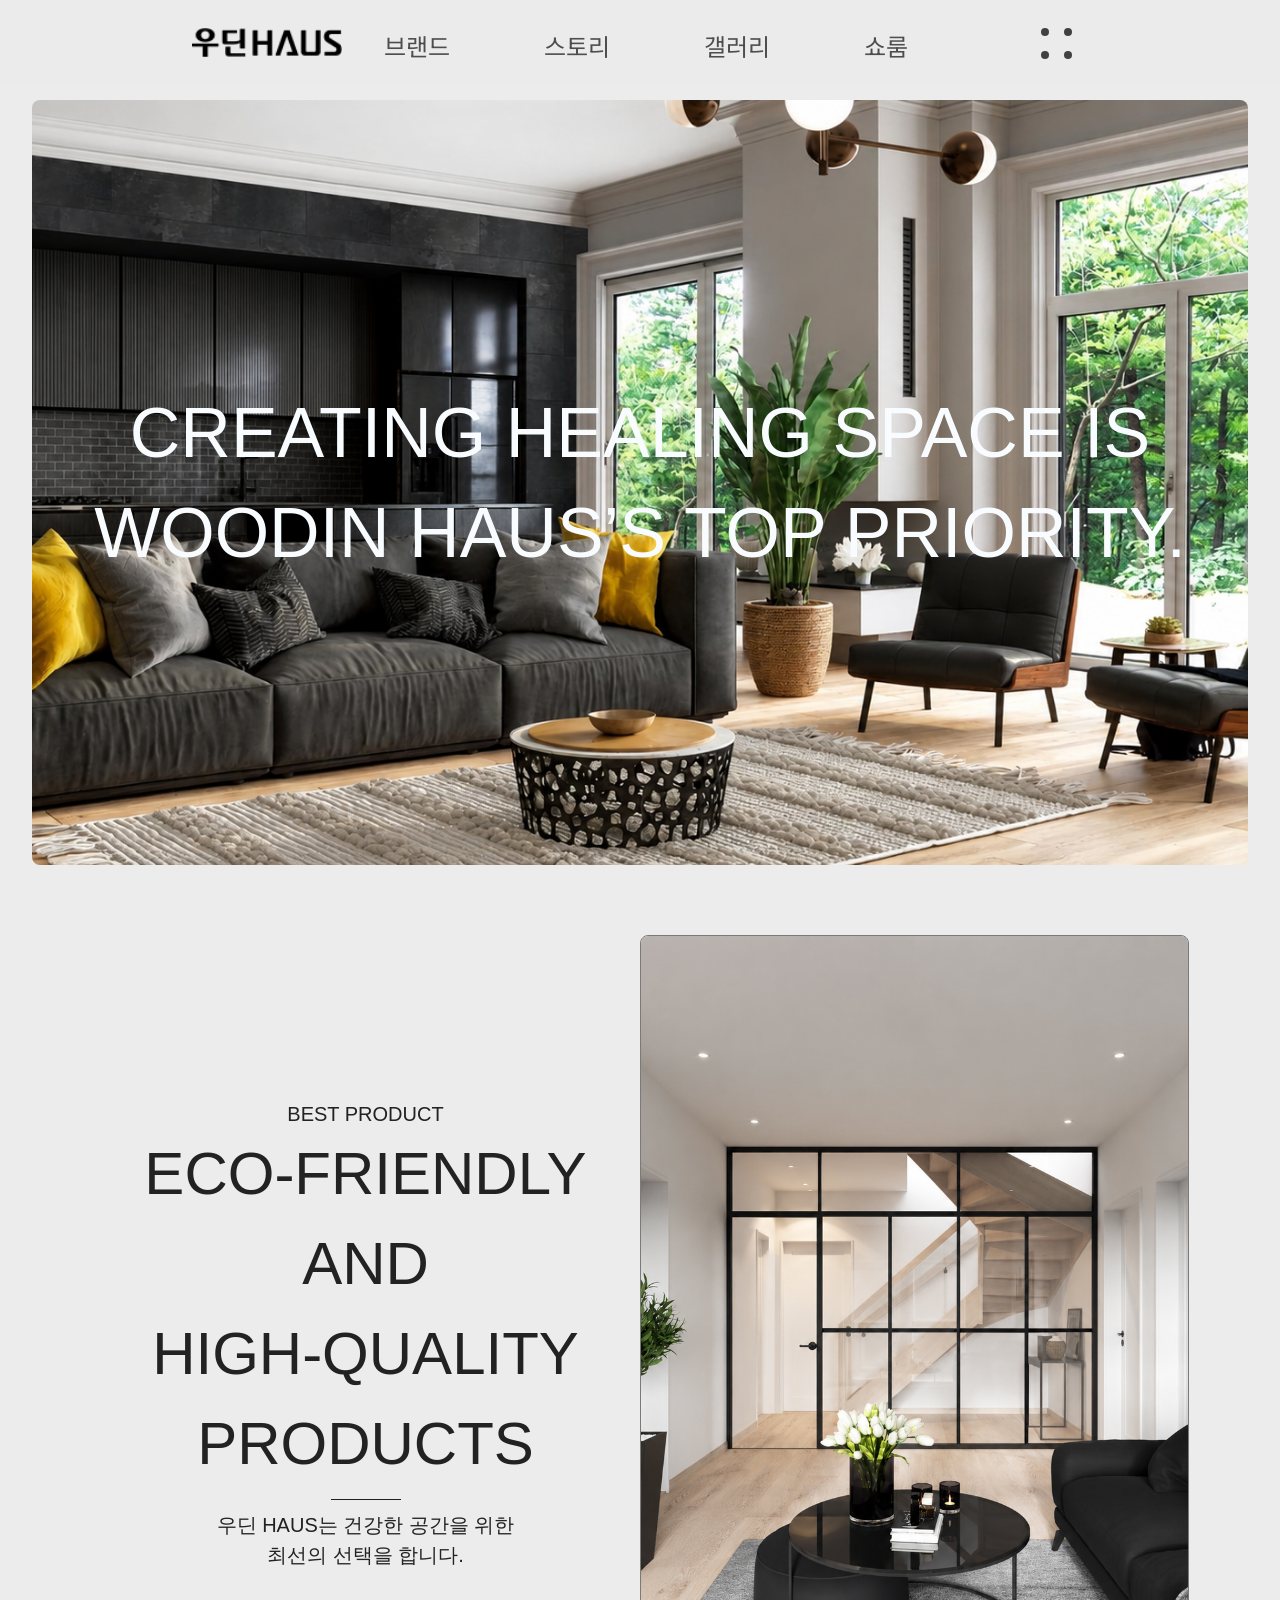
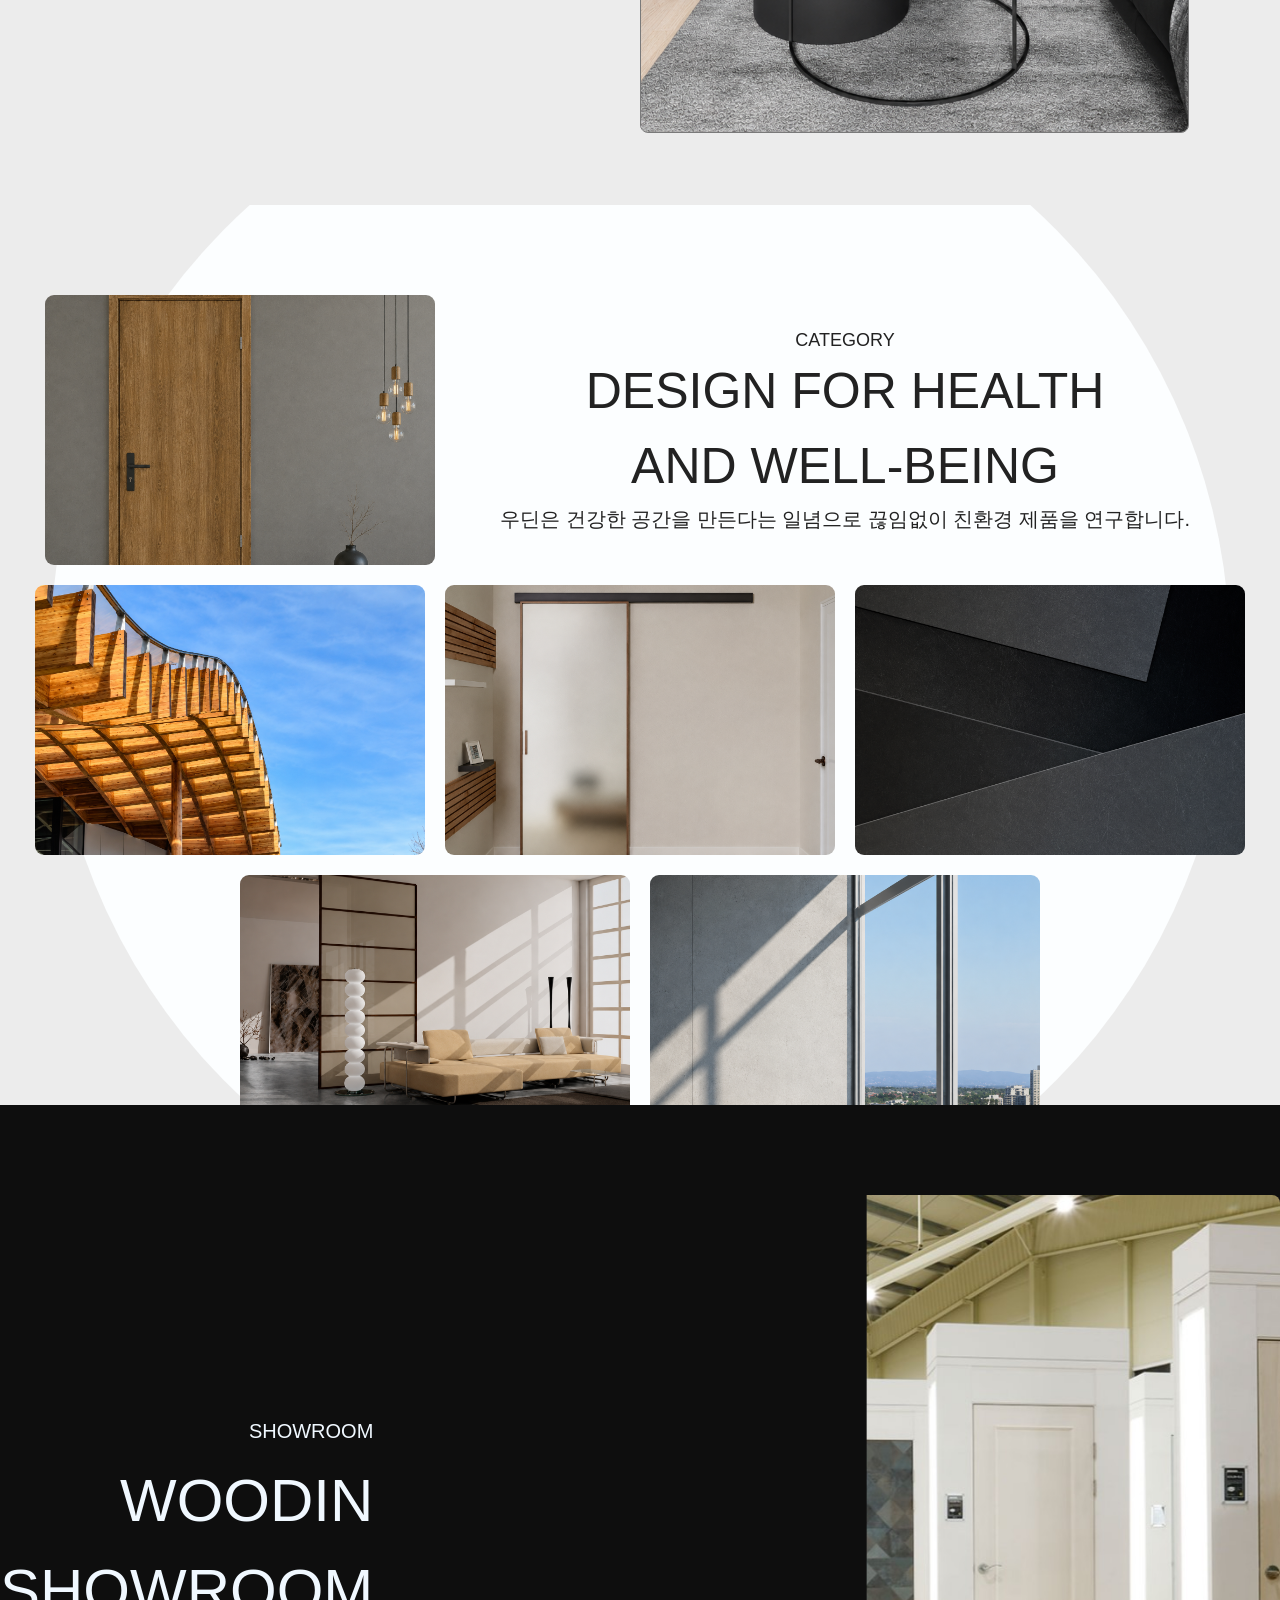
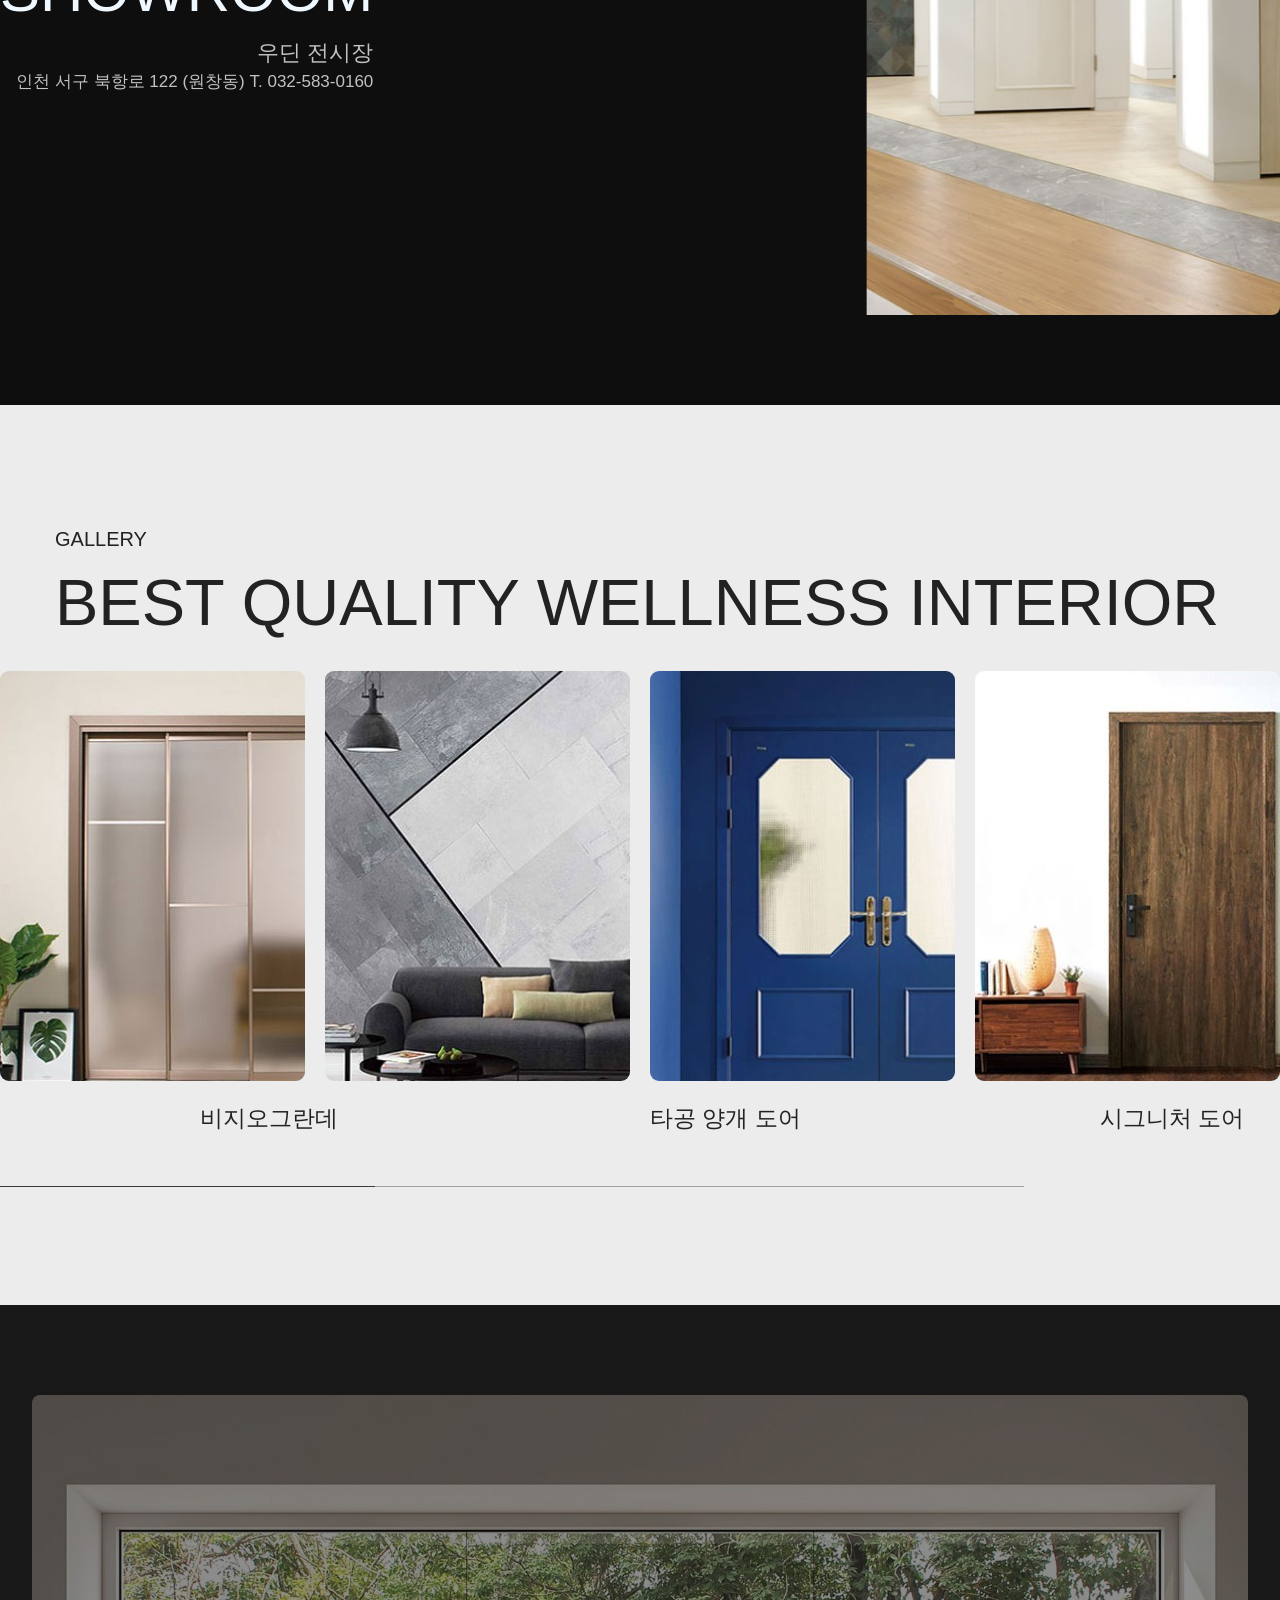
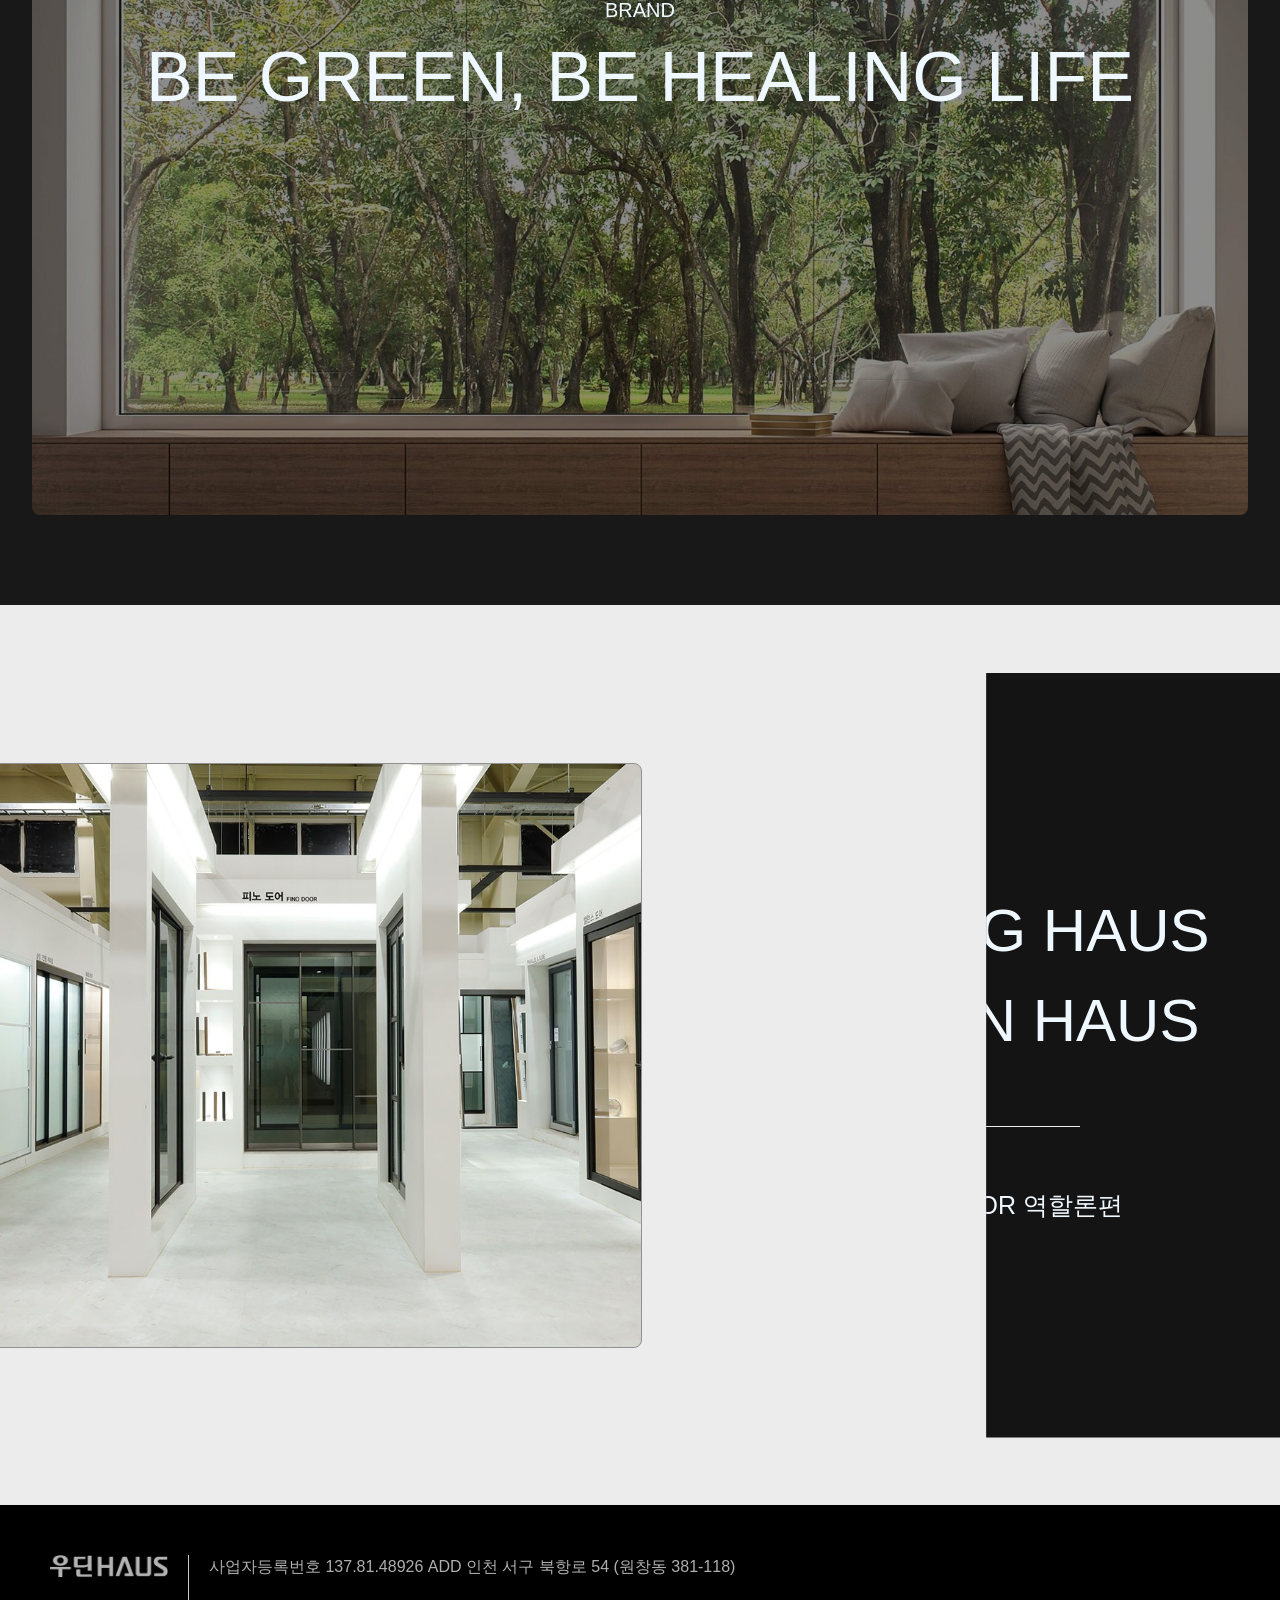
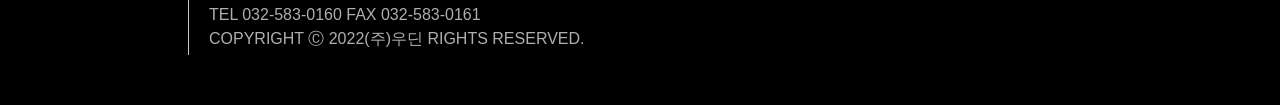
==== index.html @ 326e5883 "first commit" ====
<!DOCTYPE html>
<html lang="en">
<head>
    <meta charset="UTF-8">
    <meta name="viewport" content="width=device-width, initial-scale=1.0">
    <title>Document</title>
    <link rel="stylesheet" href="./css/reset.css">
    <link rel="stylesheet" href="./css/main.css">
    <link rel="preconnect" href="https://fonts.googleapis.com">
<link rel="preconnect" href="https://fonts.gstatic.com" crossorigin>
<link href="https://fonts.googleapis.com/css2?family=Black+Han+Sans&family=Cherry+Bomb+One&family=Gugi&family=Jua&family=Major+Mono+Display&family=Noto+Sans+KR:wght@100..900&family=Orbit&display=swap" rel="stylesheet">
</head>
<body>
    
    <header>
    <nav class="nav">
    <a href="./index.html"><div class="logo" href="./index.html"></div></a>
    <!-- 여기부터  -->
    <ul class="gnb">
        <!-- 브랜드의 구역 -->
        <li>
            <a href="./subBrand.html">브랜드</a>
                <ul class="snb">
                    <li><a href="./subBrand.html" onclick="showPage(1)">브랜드스토리</a></li>
                    <li><a href="./certified.html" onclick="showPage(2)">연혁 및 인증</a></li>
                    <li><a href="#" onclick="showPage(3)">CI$BI</a></li>
                    <li><a href="#" onclick="showPage(4)">오시는 길</a></li>
                </ul>
        </li>
        <!-- 스토리의 구역 -->
         <li>
            <a href="./story.html" onclick="showPage(5)">스토리</a>
                <ul class="snb">
                    <li><a href="./story.html" onclick="showPage(6)">미디어</a></li>
                    <li><a href="#" onclick="showPage(7)">홍보</a></li>
                    <li><a href="#" onclick="showPage(8)">협찬</a></li>
                    <li><a href="#" onclick="showPage(9)">이벤트</a></li>
                </ul>
        </li>
        <!-- 갤러리 구역 -->
         <li>
            <a href="./gallery.html" onclick="showPage(10)">갤러리</a>
                <ul class="snb">
                    <li><a href="./gallery.html" onclick="showPage(11)">컬렉션</a></li>
                    <li><a href="./interior.html=" onclick="showPage(12)">인테리어</a></li>
                    <li><a href="#" onclick="showPage(13)">익스테리어</a></li>
                </ul>
        </li>
        <!-- 쇼룸의 페이지 -->
         <li>
            <a href="./showroom.html" onclick="showPage(14)">쇼룸</a>
                <ul class="snb">
                    <li><a href="./showroom.html" onclick="showPage(15)">전시장</a></li>
                </ul>
        </li>
    </ul>
    <!-- 햄버거바의 자리 -->
    <div class="HAMBURGER">
        <div class="cicircle">
            <div class="one">
                <span></span>
                <span></span>
            </div>
       
        <div class="two">
                <span></span>
                <span></span>
            </div>
        </div>
    </div>

    </div>

    </nav>
    </header>
<!-- 햄버거바의 풀메뉴 -->
 
<div class="fullMenu">
        <div class="closeBtn">X</div>
    <ul class="fullGnb">
            <li>
                <a href="./subBrand.html" onclick="showPage(0)">브랜드</a>
                <ul class="fullSnb">
                    <li><a href="./subBrand.html" onclick="showPage(1)">브랜드스토리</a></li>
                    <li><a href="./certified.html" onclick="showPage(2)">연혁 및 인증</a></li>
                    <li><a href="#" onclick="showPage(3)">CI$BI</a></li>
                    <li><a href="#" onclick="showPage(4)">오시는 길</a></li>
                </ul>
            </li>

            <li>
                <a href="./story.html" onclick="showPage(5)">스토리</a>
                <ul class="fullSnb">
                    <li><a href="./story.html" onclick="showPage(6)">미디어</a></li>
                    <li><a href="#" onclick="showPage(7)">홍보</a></li>
                    <li><a href="#" onclick="showPage(8)">협찬</a></li>
                    <li><a href="#" onclick="showPage(9)">이벤트</a></li>
                </ul>
            </li>

            <li>
                <a href="./gallery.html" onclick="showPage(10)">갤러리</a>
                <ul class="fullSnb">
                    <li><a href="./gallery.html" onclick="showPage(11)">컬렉션</a></li>
                    <li><a href="#" onclick="showPage(12)">인테리어</a></li>
                    <li><a href="#" onclick="showPage(13)">익스테리어</a></li>
                </ul>
            </li>

            <li>
                <a href="./showroom.html" onclick="showPage(14)">쇼룸</a>
                <ul class="fullSnb">
                    <li><a href="./showroom.html" onclick="showPage(15)">전시장</a></li>
                </ul>
            </li>
            

    <div class="wrap">
        <section id="brand1"></section>
        <section id="brand2"></section>
        <section id="brand3"></section>
        <section id="brand4"></section>
        <section id="brand5"></section>
        <section id="story1"></section>
        <section id="story2"></section>
        <section id="story3"></section>
        <section id="story4"></section>
        <section id="story5"></section>
        <section id="gallery1"></section>
        <section id="gallery2"></section>
        <section id="gallery3"></section>
        <section id="gallery4"></section>
        <section id="show1"></section>
        <section id="show2"></section>
        <section id="show3"></section>
    </div>
</div>
</div>
    
         
        

<!-- 화면1의 구역 -->
    <div class="wide1">

        <div class="mainImageBox">
            <div class="textM">
                <div class="textMain">CREATING HEALING SPACE IS
                <br>WOODIN HAUS’S TOP PRIORITY.</div>
            </div>
        </div>
    </div>
<!-- 화면2의 구역 -->
    <div class="wide2">
        <div class="textBox">
            <span class="best">BEST PRODUCT</span>
            <div class="eco">ECO-FRIENDLY AND<br>
            HIGH-QUALITY<br>
            PRODUCTS</div>
            <div class="bar"></div>
             <span class="smallText">우딘 HAUS는 건강한 공간을 위한<br>
최선의 선택을 합니다.</span>
        </div>
       
        <div class="twoImageBox">
            <div class="moodin"></div>
        </div>
    </div>
    <!-- 화면3의 구역 -->
     <div class="wide3">
            <div class="boxs">
            <div class="miniBox">
                <div class="miniImage mini1"></div>
            </div>

            <div class="mini2"><div class="mean">CATEGORY</div>
                                                DESIGN FOR HEALTH<br>
                                                AND WELL-BEING
                <div class="textBook">우딘은 건강한 공간을 만든다는 일념으로 끊임없이 친환경 제품을 연구합니다.</div></div>
            
            <div class="miniBox">
            <div class="miniImage mini3"></div>
            </div>
            
            <div class="miniBox">
            <div class="miniImage mini4"></div>
            </div>

            <div class="miniBox">
            <div class="miniImage mini5"></div>
            </div>

            <div class="miniBox">
            <div class="miniImage mini6"></div>
            </div>

            <div class="miniBox">
            <div class="miniImage mini7"></div>
            </div>

            <div class="circleBox">
                <div class="circle"></div>
            </div>
            
        </div>
        
     </div>
     <!-- 화면4의 구역(검은색) -->
    <div class="wide4">
         <div class="textBox2">
            <div class="innerText1">SHOWROOM</div>
            <div class="innerText2">WOODIN<br>
            SHOWROOM</div>
            <div class="innerText3">우딘 전시장</div>
            <div class="innerText4">인천 서구 북항로 122 (원창동) T. 032-583-0160</div>
         </div>

         <!-- 이미지 부분 -->
          <div class="imageBox2"></div>
      </div>

      <!-- 화면 5의 구역(다시 회색) -->
       <div class="wide5">
            <div class="txtBox">
            <div class="textBBox">GALLERY</div>
            <div class="textBoxBest">BEST QUALITY WELLNESS INTERIOR</div>
            </div>
        <!-- 이미지 -->
        <div class="been">

            <div class="bestN">
            <div class="bestNImage1"></div>
            </div>

            <div class="bestN">
            <div class="bestNImage2"></div>
            </div>

            <div class="bestN">
            <div class="bestNImage3"></div>
            </div>

            <div class="bestN">
            <div class="bestNImage4"></div>
            </div>
        </div>
        <div class="se">
            <a>제네로 시리즈</a>
            <a>비지오그란데</a>
            <a>타공 양개 도어</a>
            <a>시그니처 도어</a>
        </div>
        <div class="barAl">
            <div class="bars">
            <div class="barNo2"></div>
            <div class="barNo1"></div>
         </div>
        </div>
        <!-- 여기는 바 두 개의 영역 -->
         
         
    </div>

       <!-- 화면6의 구역(다시 검은색) -->
        <div class="wide6">
            <div class="bigImage">
                <!-- 텍스트 부분 -->
                <div class="hdText">
                    <div class="miniText">BRAND</div>
                    <div class="bigText">BE GREEN, BE HEALING LIFE</div>
                </div>
            </div>
        </div>
        <!-- 화면7의 시작 -->
         <div class="wide7">
            <div class="movieBox"></div>
            <div class="blackBox">
                <div class="txtLast">
                    <div class="lastText">HEALING HAUS<br>WOODIN HAUS
                        <div class="lastBar"></div>
                        <div class="lastText2">Rethink DOOR 역할론편</div>
                    </div>
                    <!-- <div class="lastBar"></div> -->
                    
                </div>
            </div>
         </div>

         <!-- footer부분 -->
          <footer>
            <div class="ma"></div>
            <!-- 라스트박스 안 -->
            <div class="LastBox">
            <div class="lastOne"></div>
            <div class="lastOne2">사업자등록번호 137.81.48926 ADD 인천 서구 북항로 54 (원창동 381-118)<br><br>
TEL 032-583-0160 FAX 032-583-0161<br>
COPYRIGHT Ⓒ 2022(주)우딘 RIGHTS RESERVED.</div>
            </div>
          </footer>

    <!-- 스크립트 시작 -->
    <script src="./js/main.js"></script>
</body>
</html>
---- css/main.css ----
html{
  scroll-behavior: smooth;
}
body{
   background-color: rgb(236, 236, 236);
   z-index: -100;
   
}
body::-webkit-scrollbar{
    display: none;
}
 header{
    width: 100%;
    height: 100px;
    color: rgb(78, 78, 78);
 }
 nav{
    width: 100%;
    height: 85px;
    overflow: hidden;
    position: fixed;
    top: 0; left: 0;
    display: flex;
    justify-content: center;
    /* align-items:center; */
    background-color: rgba(236, 236, 236,0.8);
    transition: all 0.3s;
    z-index: 10;
 }
  nav.on{
    height: 420px;
 }
 .logo{
  margin-right: 100px;
    width: 150px;
    height: 85px;
    background-image: url(/img/imgi_16_logo.png);
    background-position: center;
   background-repeat: no-repeat;
   background-size: contain;
    display: flex; 
    justify-content: center;
    align-items: center;
    margin-left: 0;
    /* border: 1px solid red; */
 }
  .gnb{
    margin: 0;
    padding: 0;
    width: 50%;
    height: 95px;
    /* background-color: rgb(238, 108, 108); */
    display: flex;
    justify-content: center;
 }
 .nav>a{
  /* margin-right: 100px; */
    width: 15%;
    height: 85px;
     /* border: 1px solid red; */
 }
 .gnb > li{
    width: calc(100%/4);
    height: 100%;
 }
  .gnb > li > a{
    width: 50%;
    height: 100%;
    display: flex;
    justify-content: start;
    align-items: center;
    font-size: 24px;
    font-weight: 400;
    /* background-color: red; */
 }
 .gnb > li > a:hover{
    font-weight: 500;
 }
 .snb{
       margin-top: 20px;
        width: 100%;
        height: 300px;
        display: flex;
        flex-direction: column;
        justify-content: start;
        align-items: start;
        gap: 30px;
        /* background-color: rgb(214, 214, 214); */
        }
.snb > li{
      font-size: 18px;
        }

.snb > li:hover{
        color: rgb(67, 107, 77);
     }
section{
    width: 100%;
    height: calc(100vh - 95px);
    display: none;
    justify-content: center;
    align-items: center;
    font-size: 90px;
    font-weight: bold;
        }
section.on{
    display: flex;
      }
 .HAMBURGER{
    width: 5%;
    height: 85px;
    display: flex;
    justify-content: center;
    align-items: center;
    cursor: pointer;
    /* background-color: rgba(83, 186, 255, 0.822); */
 }
 .cicircle{
  width: 30px;
  height: 30px;
  gap: 7px;
  display: flex;
  /* justify-content: center;
  align-items: center; */
  flex-wrap: wrap;
  /* background-color: rgb(255, 0, 0); */
 }
 .one{
  gap: 15px;
  position: absolute;
  display: flex;
 }
 .two{
  margin-top: 23px;
  gap: 15px;
  position: absolute;
  display: flex;
 }
 .HAMBURGER span{
    width: 8px;
    height:8px;
    border-radius: 50%;
    background-color: rgb(65, 65, 65);
    transition: all 0.3s;
 }
 /* 여기부터 풀메뉴 */
 .fullMenu{
    width: 100%;
    height: 0;
    background-color: rgba(15, 15, 15, 0.8);
    color: rgb(235, 235, 235);
    position: fixed;
    left: 0;
    top: -100%;
    z-index: 100;
    display: flex;
    justify-content: center;
    align-items: center;
    flex-direction: column;
    transition: all 0.3s;
     border: 1px solid red;
     
 }
.fullMenu.on{
  position: fixed;
    top: 0;
    height: 100vh;
    display: flex;
   
}
.fullGnb{
    width: 65%;
    height: 70%;
    /* margin-top: 100px; */
    /* background-color: aqua; */
    display: flex;
    justify-content: center;
    align-items: center;
    gap: 50px;
    border: 1px solid red;
}
.fullGnb>li{
    width: calc(100%/4);
    height: 100%;
    font-size: 2px;
     /* border: 1px solid red; */
    
}
.fullGnb>li>a{
    width: 100%;
    height: 20%;
    font-size: 40px;
    font-weight: 300;
    cursor: pointer;
    display:flex ;
    justify-content: center;
    align-items: center;
     /* background-color: rgb(255, 38, 0); */
}
.fullSnb{
    width: 100%;
    height: 80%;
    font-size:25px ;
    font-weight: 200;
    cursor: pointer;
     display:flex ;
    justify-content: start;
    align-items: center;
    flex-direction: column;
    color: rgb(235, 235, 235);
    gap: 10px;
}
.fullSnb>li>a:hover{
  color: rgb(80, 146, 96);
}
.closeBtn{
    position: absolute;
    right: 170px;
    top: 45px;
    width: 30px;
    height: 30px;
    font-size: 45px;
    /* border: 1px solid red; */
    cursor: pointer;
}
/* ---------------------------------------------------------------------- */
/* 화면이 시작 */
 .wide1{
   width: 100%;
   height: 100vh;
   /* background-color: aqua; */
   display: flex;
   justify-content: center;
   align-items: start;
 }

 .mainImageBox{
   background-image: url(/img/woodinmainpage.png);
   background-position: center;
   background-repeat: no-repeat;
   background-size: cover;
   border-radius: 8px;
   object-fit: cover;
   /* margin-top: -95px; */
   width: 95%;
   height: 85%;
   display: flex;
   justify-content: center;
   align-items: center;
   transition: all 0.9s;
 }
 .textM{
   display: flex;
   justify-content: center;
   align-items: center;
   /* background-color: aqua; */
 }
 .textM div{
   text-align: center;
   font-size: 70px;
   line-height: 100px;
   font-weight: 100;
    font-family: "Nanum Gothic", sans-serif;
   color: rgb(248, 252, 255);
  
 }
  .wide2{
   width: 100%;
   height: 100vh;
   /* background-color: aqua; */
   display: flex;
   justify-content: center;
   align-items: start;
   padding: 30px;
   margin-top: -95px;
 }
 .twoImageBox{
   border-radius: 8px;
   border: 1px solid rgb(122, 122, 122);
   width: 45%;
   height: 95%;
   overflow: hidden;
 }
 .moodin{
  width: 100%;
  height: 100%;
  object-fit: cover;
   background-image: url(/img/woodinMaintwo.png);
   background-position: center;
   background-repeat: no-repeat;
   background-size: cover;
   transition: all 0.3s;
 }
 .moodin:hover{
  transform: scale(1.2);
 }
 .textBox{
   width: 45%;
   height: 95%;
   
   /* border: 1px solid red; */
   display: flex;
   justify-content: center;
   align-items: center;
   flex-direction: column;
 }
 .best{
   font-size: 20px;
 }
 .eco{
   text-align: center;
   font-size: 60px;
   font-weight: 100;
   font-family: "Nanum Gothic", sans-serif;
 }
 .bar{
   margin-top: 10px;
   width: 70px;
   height: 1px;
   background-color: rgb(32, 32, 32);
 }
 .smallText{
   margin-top: 10px;
   text-align: center;
   font-size: 20px;
   font-weight: 100;
   font-family: "Nanum Gothic", sans-serif;
 }

 .wide3{
   width: 100%;
   height: 100vh;
   /* background-color: aqua; */
   display: flex;
   justify-content: center;
   align-items: center;
   overflow: hidden;
   position: relative;
 }
 .circleBox{
   width: 100%;
   height: 100vh;
    display: flex;
   justify-content: center;
   align-items: center;
   position: absolute;
   /* background-color: rgb(0, 0, 0); */
   pointer-events: none;
 }
 .circle{
   margin: 50px;
   width: 1200px;
   height: 1200px;
   border-radius: 50%;
   background-color: rgb(252, 254, 255);
   display: flex;
   justify-content: center;
   align-items: center;
   
   z-index: -1;
 }
 .boxs{
   width: 100%;
   height: 80%;
  display: flex;
  justify-content: center;
  align-items: center;
  flex-wrap: wrap;
   gap: 20px;
 }
 .miniBox{
  width: 390px;
  height: 270px;
  border-radius: 9px;
  overflow: hidden;
 }
 .miniImage{
  width: 100%;
  height: 100%;
  background-position: center;
  background-repeat: no-repeat;
  background-size: cover;
  transition: all 0.5s;
 }
 .mini1{
  background-image: url(/img/1.png);
 }
  .mini2{
  width: 780px;
  height: 270px;
  font-size: 50px;
   font-weight: 100;
   text-align: center;
   font-family: "Nanum Gothic", sans-serif;
   display: flex;
  align-items: center;
  justify-content: center;
  flex-direction: column;
 }
 .mean{
  font-size: 18px;
  font-weight: 500;
 }
 .textBook{
  font-size: 20px;
  
 }
 .mini3{
  background-image: url(/img/6.png);
 }
  .mini4{
  background-image: url(/img/2.png);
 }
  .mini5{
  background-image: url(/img/3.png);
 }
  .mini6{
  background-image: url(/img/4.png);
 }
  .mini7{
  background-image: url(/img/5.png);
 }
  .mini8{
  background-image: url(/img/6.png);
 }
.miniBox:hover .miniImage{
  /* border: 1px solid red; */
  transform: scale(1.1);
}
.wide4{
   width: 100%;
   height: 100vh;
   background-color: rgb(14, 14, 14);
   display: flex;
   justify-content: center;
   align-items: center;
   overflow: hidden;
   
   
 }
 .textBox2{
  width: 30%;
  height: 80%;
  color: aliceblue;
  /* background-color: aqua; */
  display: flex;
  /* align-items: center; */
  margin-right: 80px;
  justify-content: center;
  flex-direction: column;
  text-align: right;
  
 }
.innerText1{
  font-size: 20px;
  font-weight: 300;
  font-family: "Nanum Gothic", sans-serif;
  margin-bottom: 10px;
 }
.innerText2{
  font-size: 60px;
  font-weight: 100;
  font-family: "Nanum Gothic", sans-serif;
 }
.innerText3{
  color: rgb(194, 194, 194);
  font-size: 22px;
  font-weight: 100;
  font-family: "Nanum Gothic", sans-serif;
 }
 .innerText4{
  color: rgb(194, 194, 194);
  font-size: 17px;
  font-weight: 100;
  font-family: "Nanum Gothic", sans-serif;
 }
.imageBox2{
  background-image: url(/img/due.jpg);
  width: 70%;
  height: 80%;
  border-radius: 8px;
   background-position: center;
  background-repeat: no-repeat;
  background-size: cover;
}
.wide5{
   width: 100%;
   height: 100vh;
   /* background-color: rgb(14, 14, 14); */
   display: flex;
   justify-content: center;
   align-items: center;
   overflow: hidden;
   flex-direction: column;
   /* border: 1px solid red; */
 }
 .txtBox{
  width:100%;
   display: flex;
   justify-content: start;
   align-items: start;
   flex-direction: column;
   /* border: 1px solid rgb(0, 162, 255); */
   margin-left: 110px;
 }
 .textBBox{
  font-size: 20px;
  font-weight: 100;
 }
 .textBoxBest{
  font-size: 65px;
  font-weight: 100;
  font-family: "Nanum Gothic", sans-serif;
  text-align: left;
  /* border: 1px solid red; */
 }
.been{
  width: 100%;
   height: 50%;
  display: flex;
  justify-content: center;
  align-items: center;
   gap: 20px;
   /* border: 1px solid red; */
}
.bestNImage1:hover,
.bestNImage2:hover,
.bestNImage3:hover,
.bestNImage4:hover{
 transform: scale(1.05);
}
.bestN{
  width: 430px;
  height: 410px;
  border-radius: 9px;
  transition: all 0.3s;
  overflow: hidden;
  /* z-index: 12; */
}
.bestNImage1{
  width: 100%;
  height: 100%;
  transition: all 0.3s;
  background-image: url(/img/best_1.jpg);
}
.bestNImage2{
  width: 100%;
  height: 100%;
  transition: all 0.3s;
  background-image: url(/img/best_2.jpg);
}
.bestNImage3{
  width: 100%;
  height: 100%;
  transition: all 0.3s;
  background-image: url(/img/best_3.jpg);
}
.bestNImage4{
  width: 100%;
  height: 100%;
  transition: all 0.3s;
  background-image: url(/img/best_4.jpg);
}

.se{
  display: flex;
  gap: 20px;
}
.se>a{
  width: 430px;
  font-size: 23px;
  font-weight: 300;
  font-family: "Nanum Gothic", sans-serif;
}
.barAl{
  width: 100%;
  display: flex;
  justify-content: start;
  align-items: start;
}
.bars{
  margin-top: 50px;
  width: 80%;
  height: 1px;
  background-color: transparent;
  display: flex;
  justify-content: center;
  align-items: start;
}
.barNo2{
  width: 55%;
  height: 1px;
  background-color: rgb(59, 59, 59);
}
.barNo1{
  width: 95%;
  height: 1px;
  background-color: rgb(161, 161, 161);
}
.wide6{
   width: 100%;
   height: 100vh;
   background-color: rgb(24, 24, 24);
   display: flex;
   justify-content: center;
   align-items: center;
   flex-direction: column;
}
.bigImage{
  background-image: url(/img/bigImage.jpg) ;
  background-position: center;
  background-repeat: no-repeat;
  background-size: cover;
  border-radius: 8px;
  width: 95%;
  height: 80%;
}
.hdText{
  width: 100%;
  height: 100vh;
  margin-top: 200px;
  display: flex;
  justify-content: start;
  align-items: center;
  flex-direction: column;
}
.miniText{
  color: aliceblue;
  font-size: 20px;
  font-weight: 300;
  font-family: "Nanum Gothic", sans-serif;
}
.bigText{
  color: aliceblue;
  font-size: 70px;
  font-weight: 100;
  font-family: "Nanum Gothic", sans-serif;
}
.wide7{
   width: 100%;
   height: 100vh;
   /* background-color: rgb(24, 24, 24); */
   display: flex;
   justify-content: center;
   align-items: center;
   /* position: relative; */
}
.movieBox{
  z-index: 2;
  width: 100%;
  height: 65%;
  background-image: url(/img/frameImage.jpg);
   background-position: center;
  background-repeat: no-repeat;
  background-size: cover;
  /* background-color: aqua; */
  border-radius: 8px;
  border: 1px solid rgb(145, 145, 145);
  position: relative;
  left: 50px;
}
.blackBox{
  width: 85%;
  height: 85%;
  background-color: rgb(20, 20, 20);
  border-radius: 8px 0px 0px 8px;
  display: flex;
  justify-content: center;
  align-items: center;
 /* border:  1px solid red; */
}
.txtLast{
  width: 80%;
  height: 85%;
  /* margin-right: 50px; */
  display: flex;
  justify-content: center;
  align-items: end;
  flex-direction: column;
  /* border:  1px solid red; */
}
.lastText{
  width: 100%;
  height: 85%;
  color: aliceblue;
  font-size: 60px;
  font-weight: 100;
  font-family: "Nanum Gothic", sans-serif;
  display: flex;
  justify-content: center;
  align-items: center;
  flex-direction: column;
  /* border:  1px solid rgb(0, 140, 255); */
}
.lastBar{
  margin-top: 60px;
  width: 40%;
  height: 1px;
  background-color: rgb(236, 236, 236);
  display: flex;
  justify-content: start;
   align-items: start;
  /* border: 1px solid red; */
}
.lastText2{
  margin-top: 60px;
  width: 100%;
  color: aliceblue;
  font-size: 25px;
  font-weight: 100;
  font-family: "Nanum Gothic", sans-serif;
  /* border:  1px solid rgb(43, 255, 0); */
  display: flex;
  justify-content: center;
   align-items: start;
}

#brand1{
            height: 100vh;
            background-color: black;
            position: relative;
        }

footer{
  width: 100%;
  height: 200px;
  background-color: black;
  padding: 50px;
  display: flex;
    justify-content: start;
  align-items: start;
}
.LastBox{
  gap: 20px;
  width: 50%;
  height: 80%;
  display: flex;
  justify-content: start;
  /* background-color: aqua; */
}
.ma{
  display: flex;
  justify-content: start;
  align-items: start;
  width: 10%;
  height: 80%;
  /* border: 1px solid red; */
  background-image: url(/img/imgi_16_logo_p.png);
  background-position: top;
  background-repeat: no-repeat;
  background-size: contain;
  opacity: 70%;
  margin-right: 20px;
}
.lastOne{

  width: 1px;
  height: 100px;
  background-color: rgb(199, 199, 199);
}
.lastOne2{
  color: rgb(175, 175, 175);
  font-weight: 200;
  font-family: "Nanum Gothic", sans-serif;
}





/* ----------------------움직임 부분의 css--------------------------- */

.mainImageBox{
  width: 95%;
  height: 85%;
  clip-path: inset(0 50% 0 50%);
  transition: all 0.9s;
  transform-origin: center;
}
.mainImageBox.on{
  clip-path: inset(0 0 0 0);
}
.textMain{
  opacity: 0;
  transition: all 0.9s;
  transform: translateY(50px);
}
.textMain.on{
  transform: translateY(0);
  opacity: 1;
}

/* 검은색 박스 부분의 이미지 움직이는 구역 */
.imageBox2{
  clip-path: inset(0 0 0 50%);
  transition: all 0.9s;
  transform-origin: right;
}
.imageBox2.on{
  clip-path: inset(0 0 0 0);
}

.hdText{
   opacity: 0;
  transition: all 0.9s;
  transform: translateY(50px);
}
.hdText.on{
  transform: translateY(0);
  opacity: 1;
}



.blackBox{
   clip-path: inset(0 0 0 50%);
  transition: all 0.9s;
  transform-origin: right;
}

.blackBox.on{
  clip-path: inset(0 0 0 0);
}

.movieBox{
  transition: all 0.9s;
  transform-origin: left;
  transform: translateX(-100px);
}
.movieBox.on{
   transform: translateX(0);
}

/* 글자들-------------------------------------------------- */
.textBox{
  transform: translateY(-50px);
  opacity: 0;
  transition: all 0.6s;
}

.textBox.on{
  transform: translateY(0);
  opacity: 1;
}

.mini2{
  transform: translateY(50px);
  opacity: 0;
  transition: all 0.6s;
}
.mini2.on{
  transform: translateY(0);
  opacity: 1;
}
.textBox2{
  transform: translateY(-20px);
  opacity: 0;
  transition: all 0.9s;
}
.textBox2.on{
  transform: translateY(0);
  opacity: 1;
}
.txtBox{
   transform: translateX(-30px);
  opacity: 0;
  transition: all 0.9s;
}
.txtBox.on{
  transform: translateX(0);
  opacity: 1;
}
.txtLast{
  transform: translateY(-50px);
  opacity: 0;
  transition: all 0.9s;
}
.txtLast.on{
  transform: translateY(0);
  opacity: 1;
}
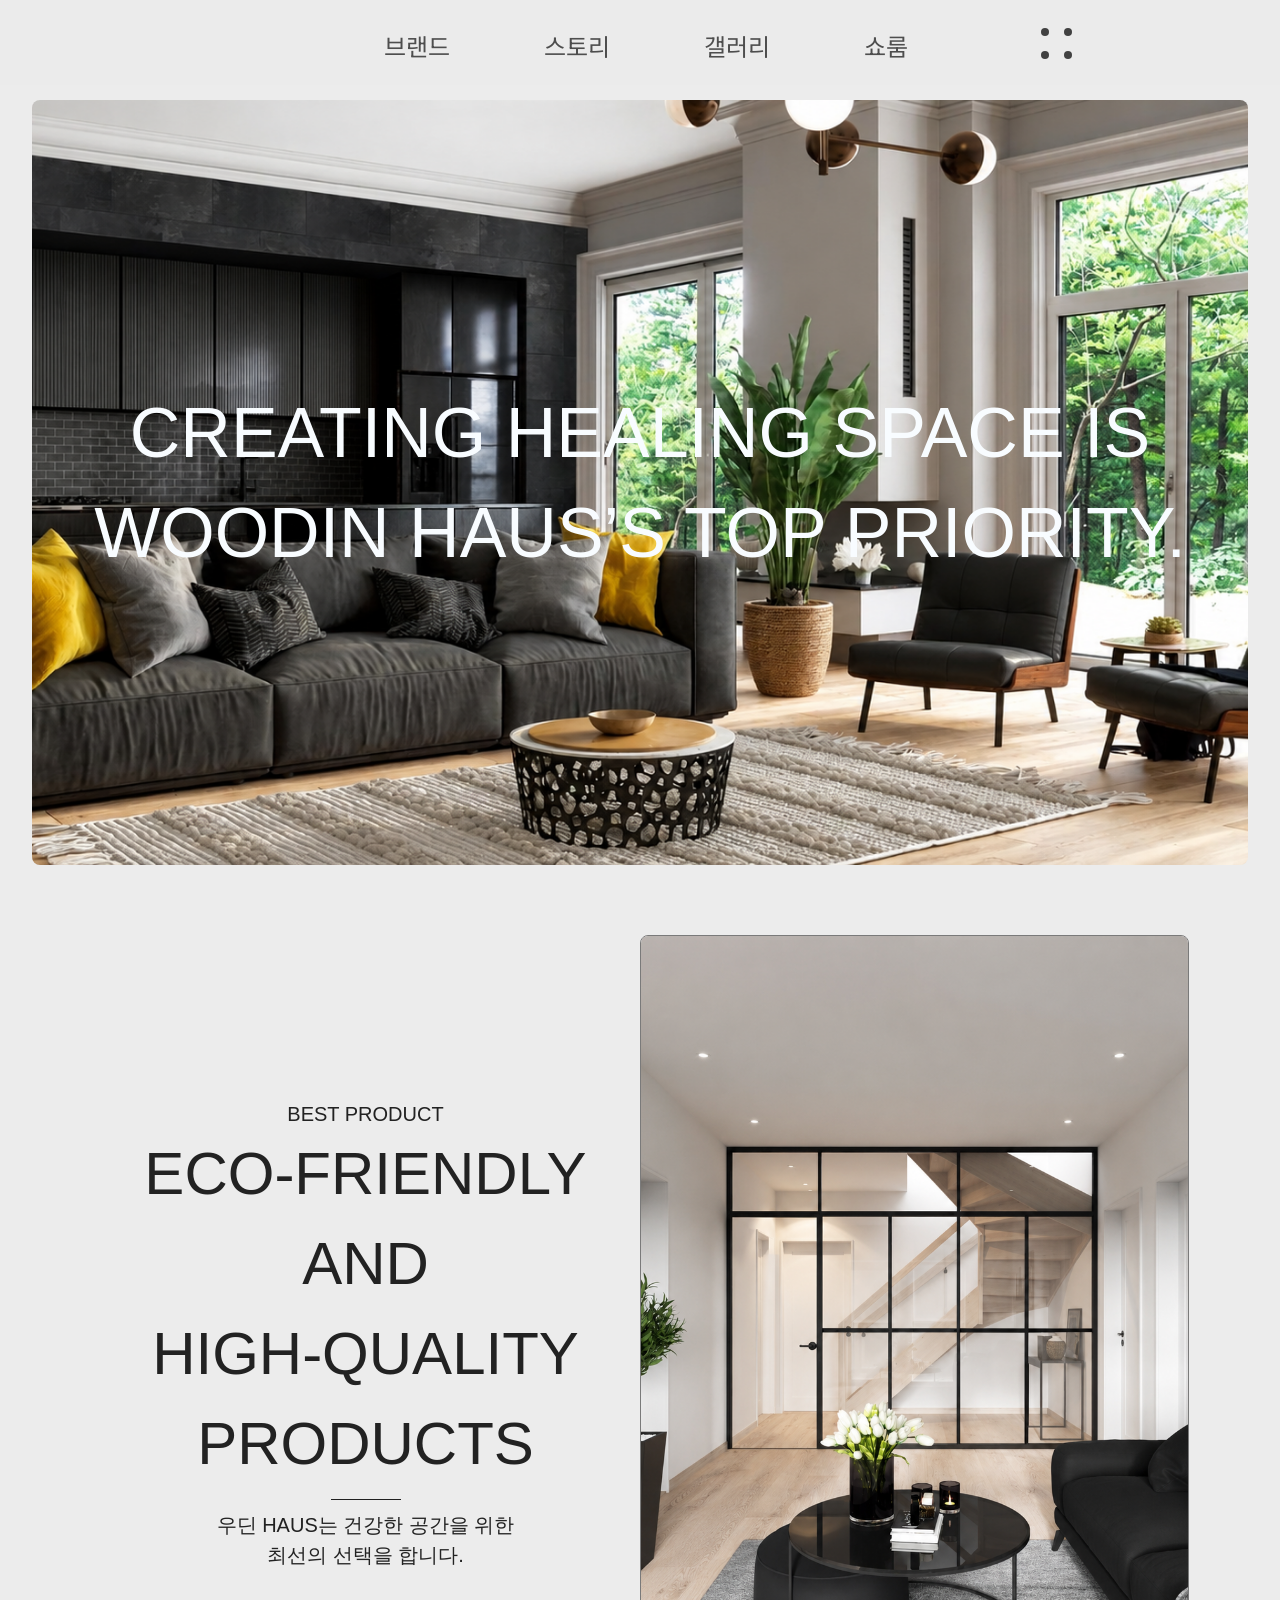
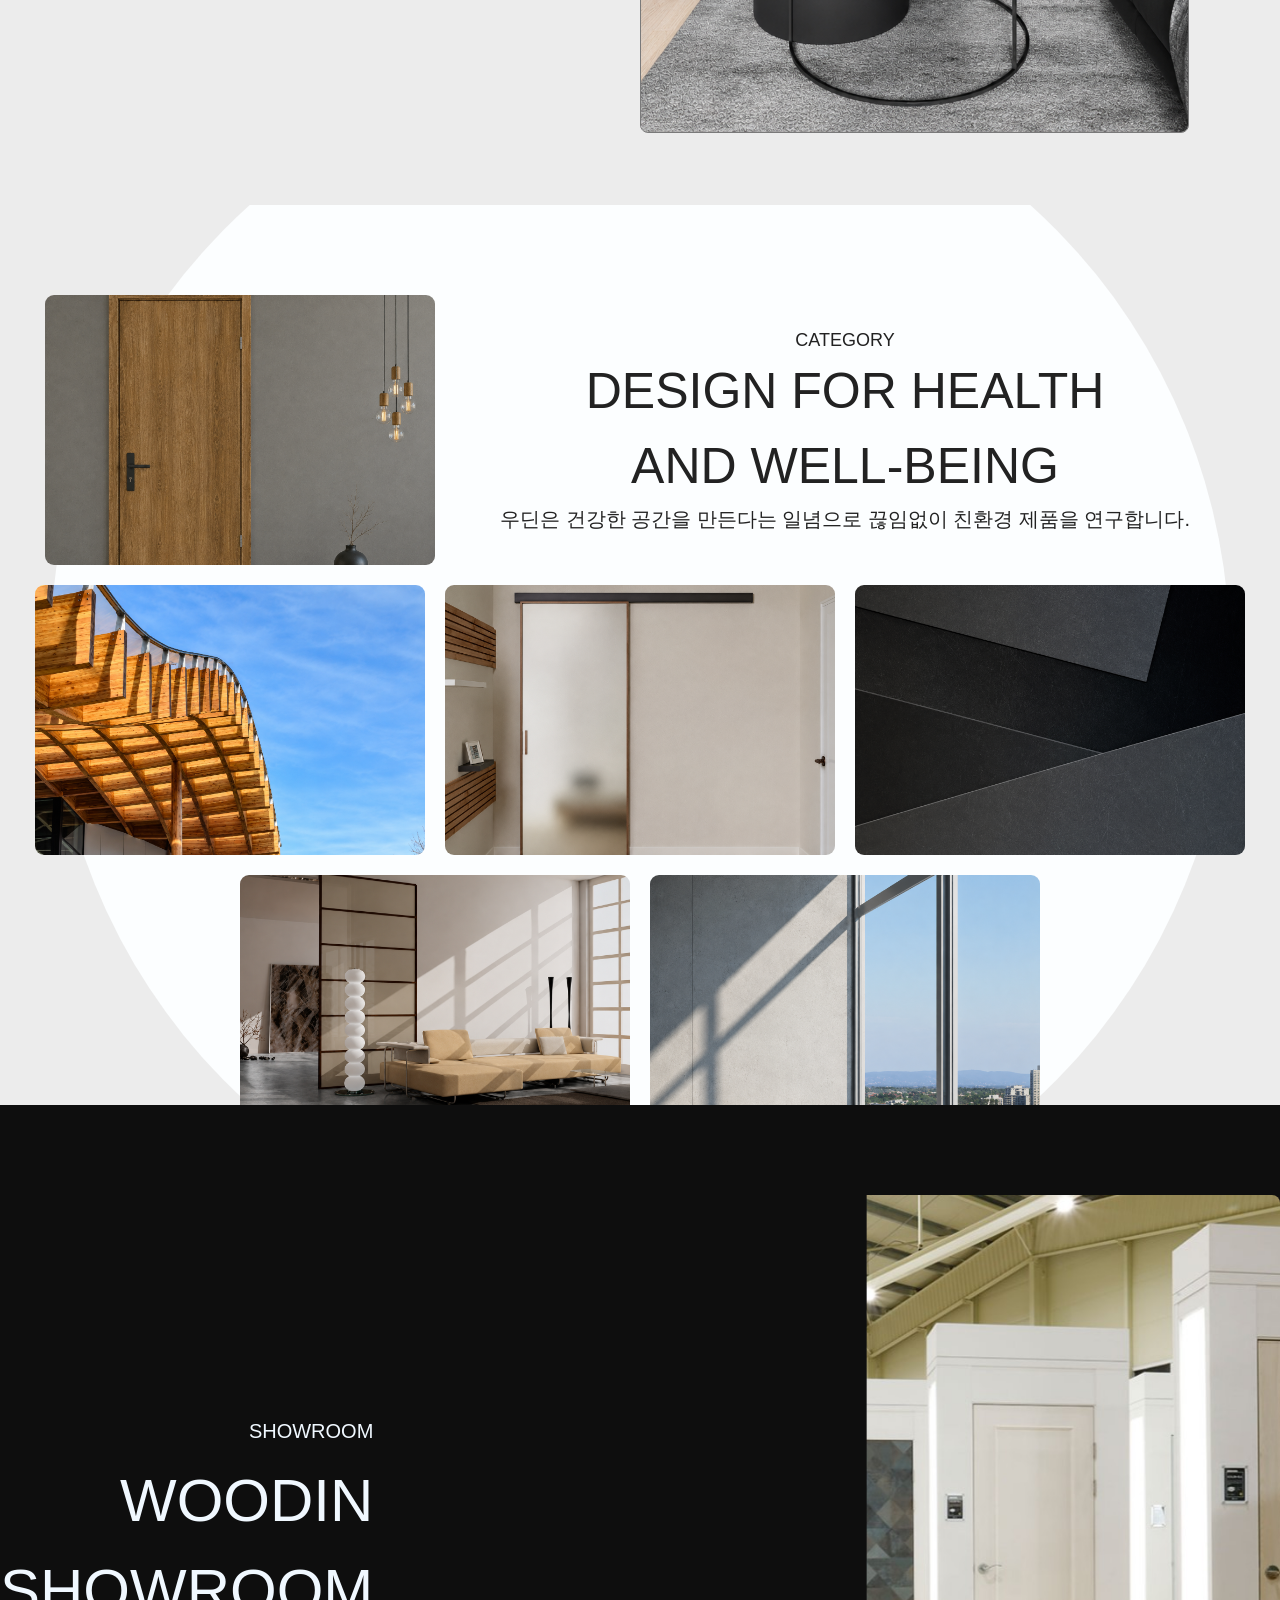
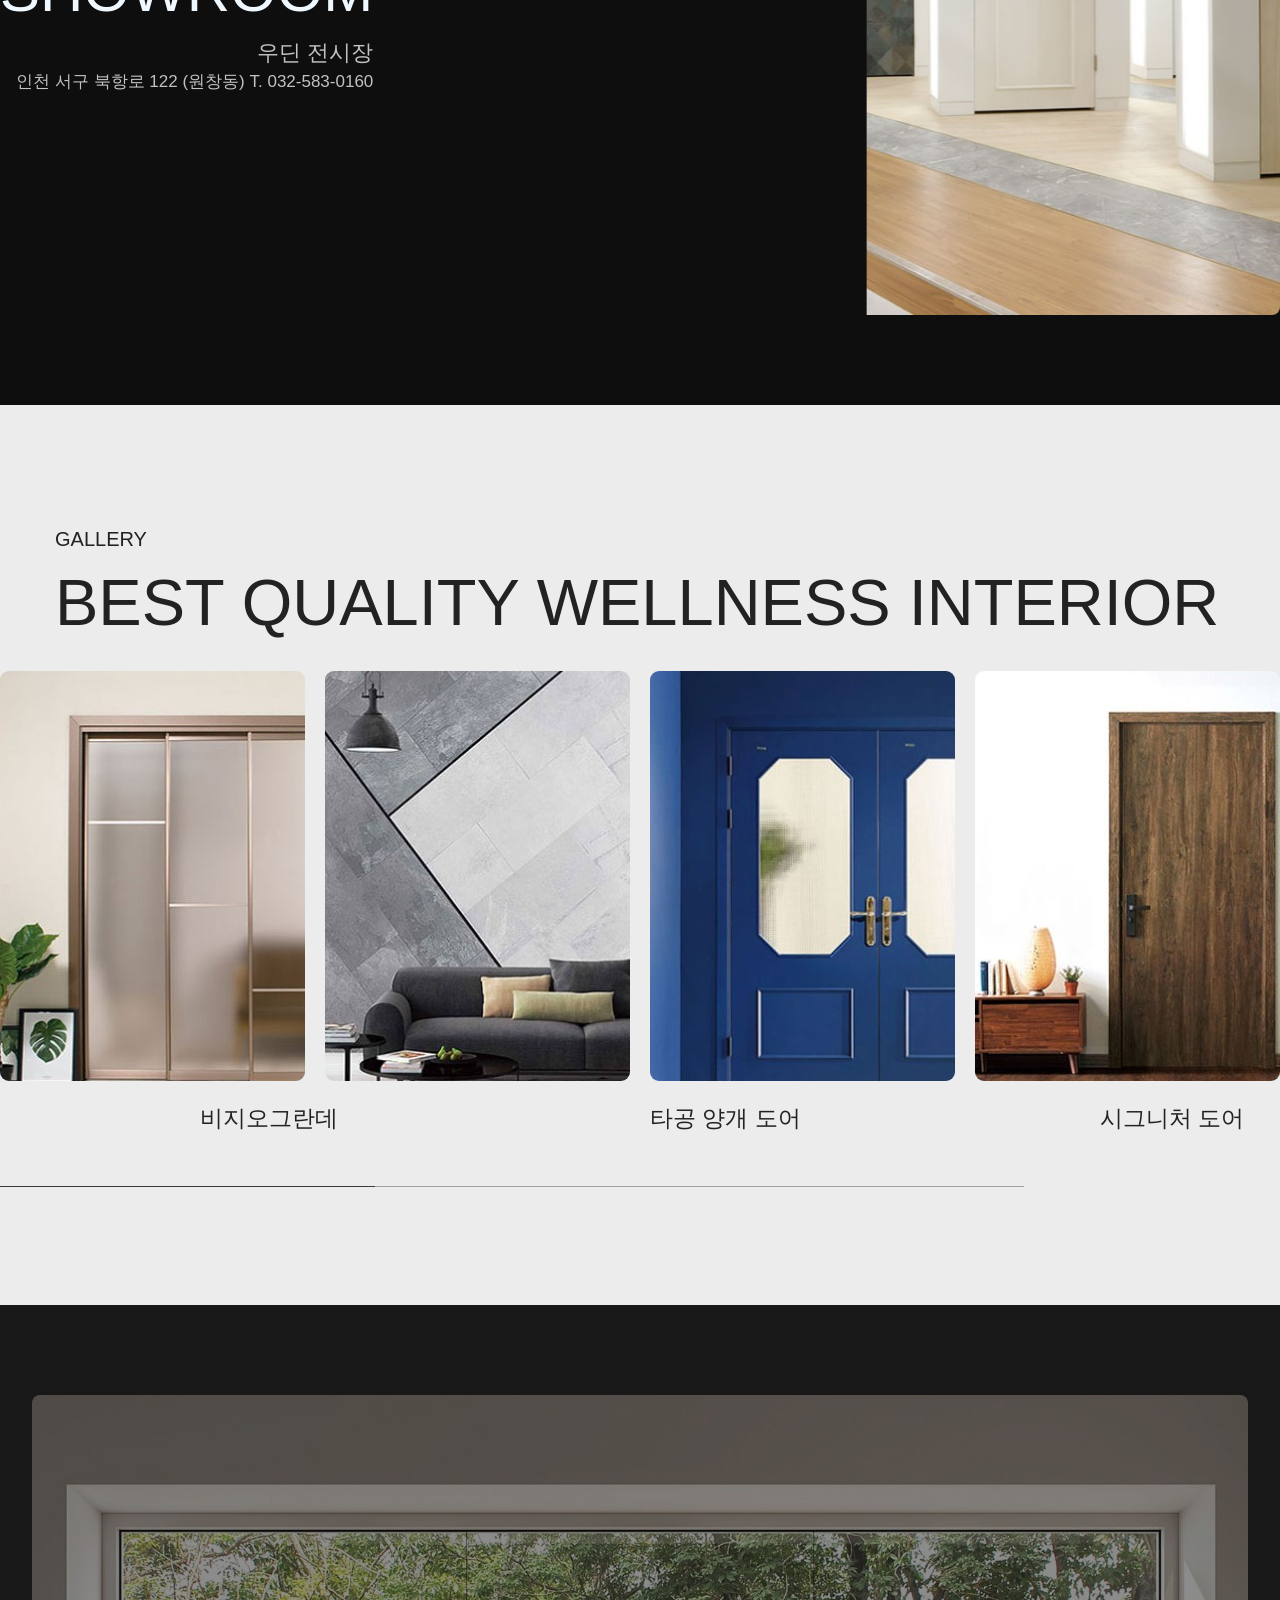
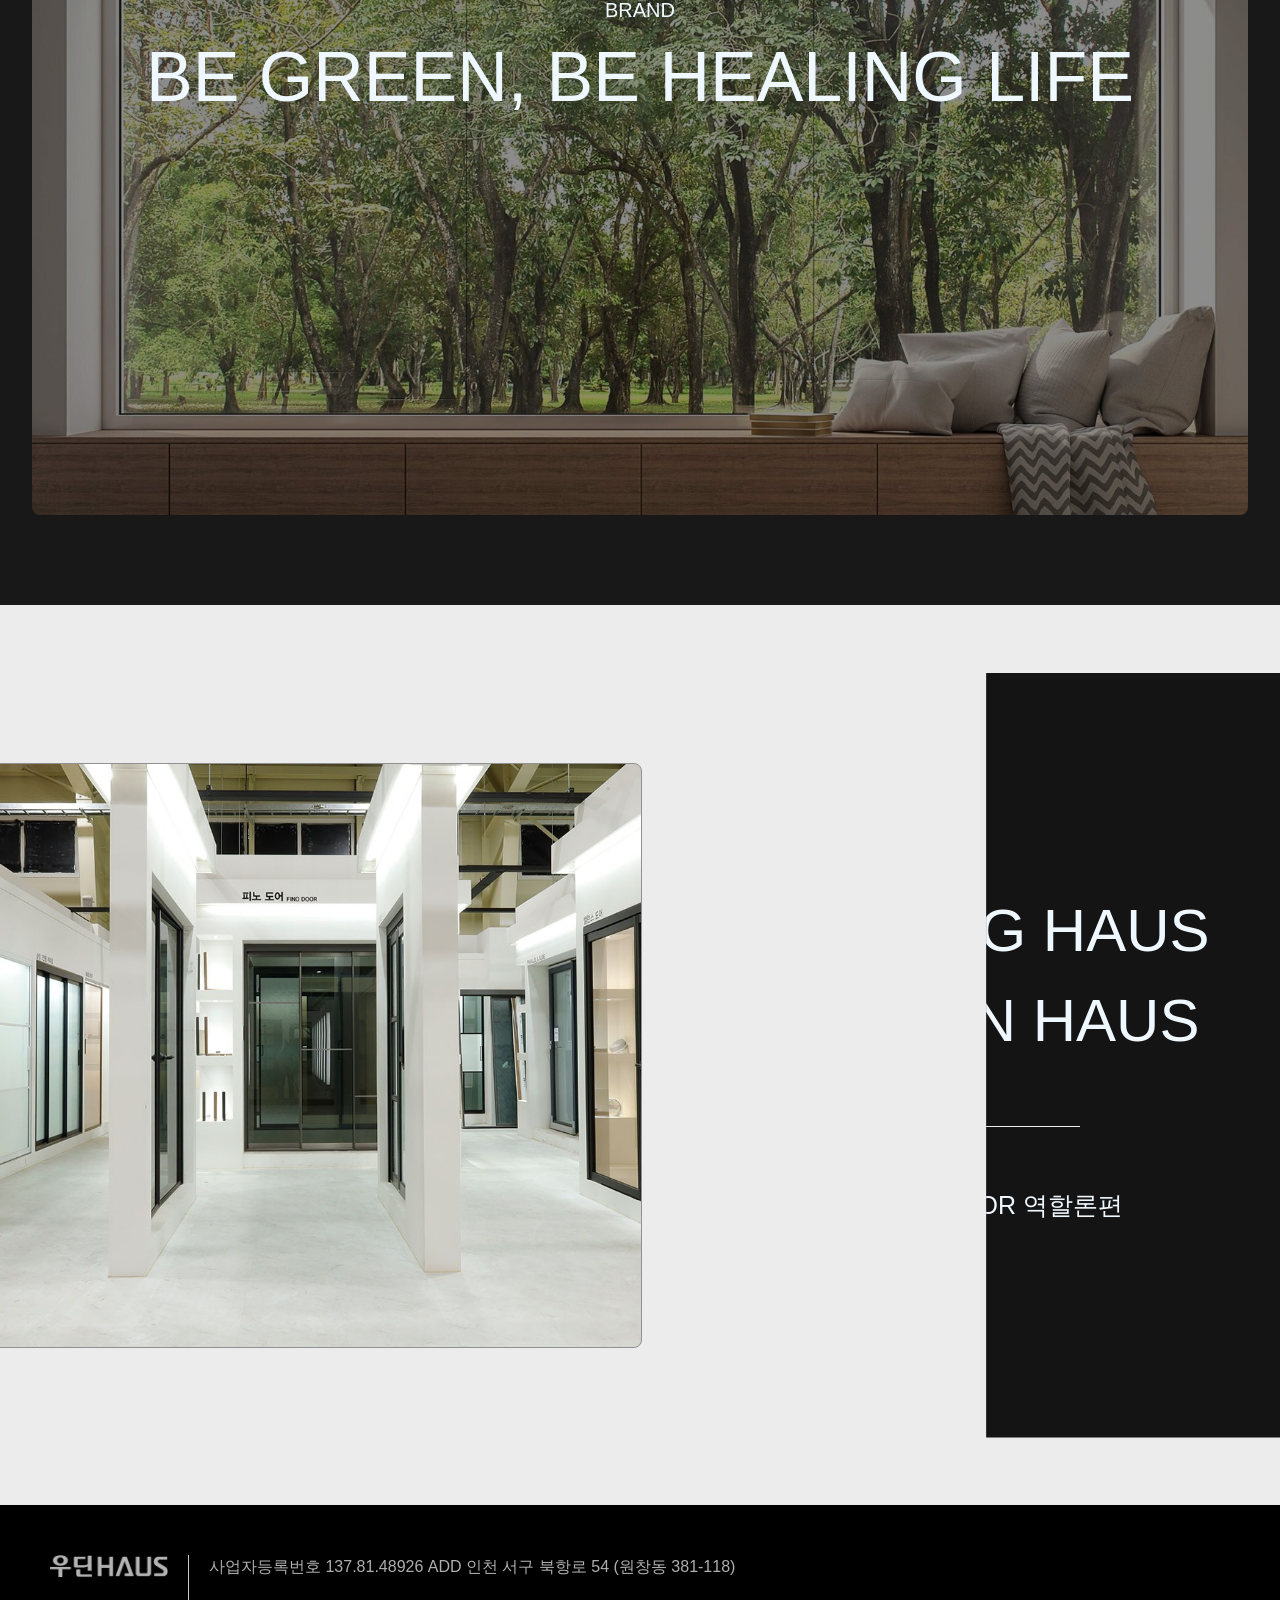
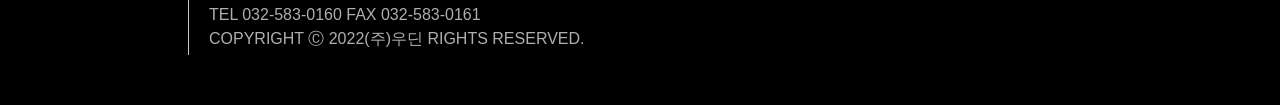
==== commit 9ad6ce76: "올라가라" ====
--- a/index.html
+++ b/index.html
@@ -14,7 +14,7 @@
     
     <header>
     <nav class="nav">
-    <a href="./index.html"><div class="logo" href="./index.html"></div></a>
+    <a href="./index.html"><div class="logo" href="../index.html"></div></a>
     <!-- 여기부터  -->
     <ul class="gnb">
         <!-- 브랜드의 구역 -->
--- a/css/main.css
+++ b/css/main.css
@@ -34,7 +34,7 @@
   margin-right: 100px;
     width: 150px;
     height: 85px;
-    background-image: url(/img/imgi_16_logo.png);
+    background-image: url(./img/img_16_logo.png);
     background-position: center;
    background-repeat: no-repeat;
    background-size: contain;
@@ -235,7 +235,7 @@
  }
 
  .mainImageBox{
-   background-image: url(/img/woodinmainpage.png);
+   background-image: url(../img/woodinmainpage.png);
    background-position: center;
    background-repeat: no-repeat;
    background-size: cover;
@@ -285,7 +285,7 @@
   width: 100%;
   height: 100%;
   object-fit: cover;
-   background-image: url(/img/woodinMaintwo.png);
+   background-image: url(../img/woodinMaintwo.png);
    background-position: center;
    background-repeat: no-repeat;
    background-size: cover;
@@ -383,7 +383,7 @@
   transition: all 0.5s;
  }
  .mini1{
-  background-image: url(/img/1.png);
+  background-image: url(../img/1.png);
  }
   .mini2{
   width: 780px;
@@ -406,22 +406,22 @@
   
  }
  .mini3{
-  background-image: url(/img/6.png);
+  background-image: url(../img/6.png);
  }
   .mini4{
-  background-image: url(/img/2.png);
+  background-image: url(../img/2.png);
  }
   .mini5{
-  background-image: url(/img/3.png);
+  background-image: url(../img/3.png);
  }
   .mini6{
-  background-image: url(/img/4.png);
+  background-image: url(../img/4.png);
  }
   .mini7{
-  background-image: url(/img/5.png);
+  background-image: url(../img/5.png);
  }
   .mini8{
-  background-image: url(/img/6.png);
+  background-image: url(../img/6.png);
  }
 .miniBox:hover .miniImage{
   /* border: 1px solid red; */
@@ -475,7 +475,7 @@
   font-family: "Nanum Gothic", sans-serif;
  }
 .imageBox2{
-  background-image: url(/img/due.jpg);
+  background-image: url(../img/due.jpg);
   width: 70%;
   height: 80%;
   border-radius: 8px;
@@ -541,25 +541,25 @@
   width: 100%;
   height: 100%;
   transition: all 0.3s;
-  background-image: url(/img/best_1.jpg);
+  background-image: url(../img/best_1.jpg);
 }
 .bestNImage2{
   width: 100%;
   height: 100%;
   transition: all 0.3s;
-  background-image: url(/img/best_2.jpg);
+  background-image: url(../img/best_2.jpg);
 }
 .bestNImage3{
   width: 100%;
   height: 100%;
   transition: all 0.3s;
-  background-image: url(/img/best_3.jpg);
+  background-image: url(../img/best_3.jpg);
 }
 .bestNImage4{
   width: 100%;
   height: 100%;
   transition: all 0.3s;
-  background-image: url(/img/best_4.jpg);
+  background-image: url(../img/best_4.jpg);
 }
 
 .se{
@@ -607,7 +607,7 @@
    flex-direction: column;
 }
 .bigImage{
-  background-image: url(/img/bigImage.jpg) ;
+  background-image: url(../img/bigImage.jpg) ;
   background-position: center;
   background-repeat: no-repeat;
   background-size: cover;
@@ -649,7 +649,7 @@
   z-index: 2;
   width: 100%;
   height: 65%;
-  background-image: url(/img/frameImage.jpg);
+  background-image: url(../img/frameImage.jpg);
    background-position: center;
   background-repeat: no-repeat;
   background-size: cover;
@@ -745,7 +745,7 @@
   width: 10%;
   height: 80%;
   /* border: 1px solid red; */
-  background-image: url(/img/imgi_16_logo_p.png);
+  background-image: url(../img/imgi_16_logo_p.png);
   background-position: top;
   background-repeat: no-repeat;
   background-size: contain;
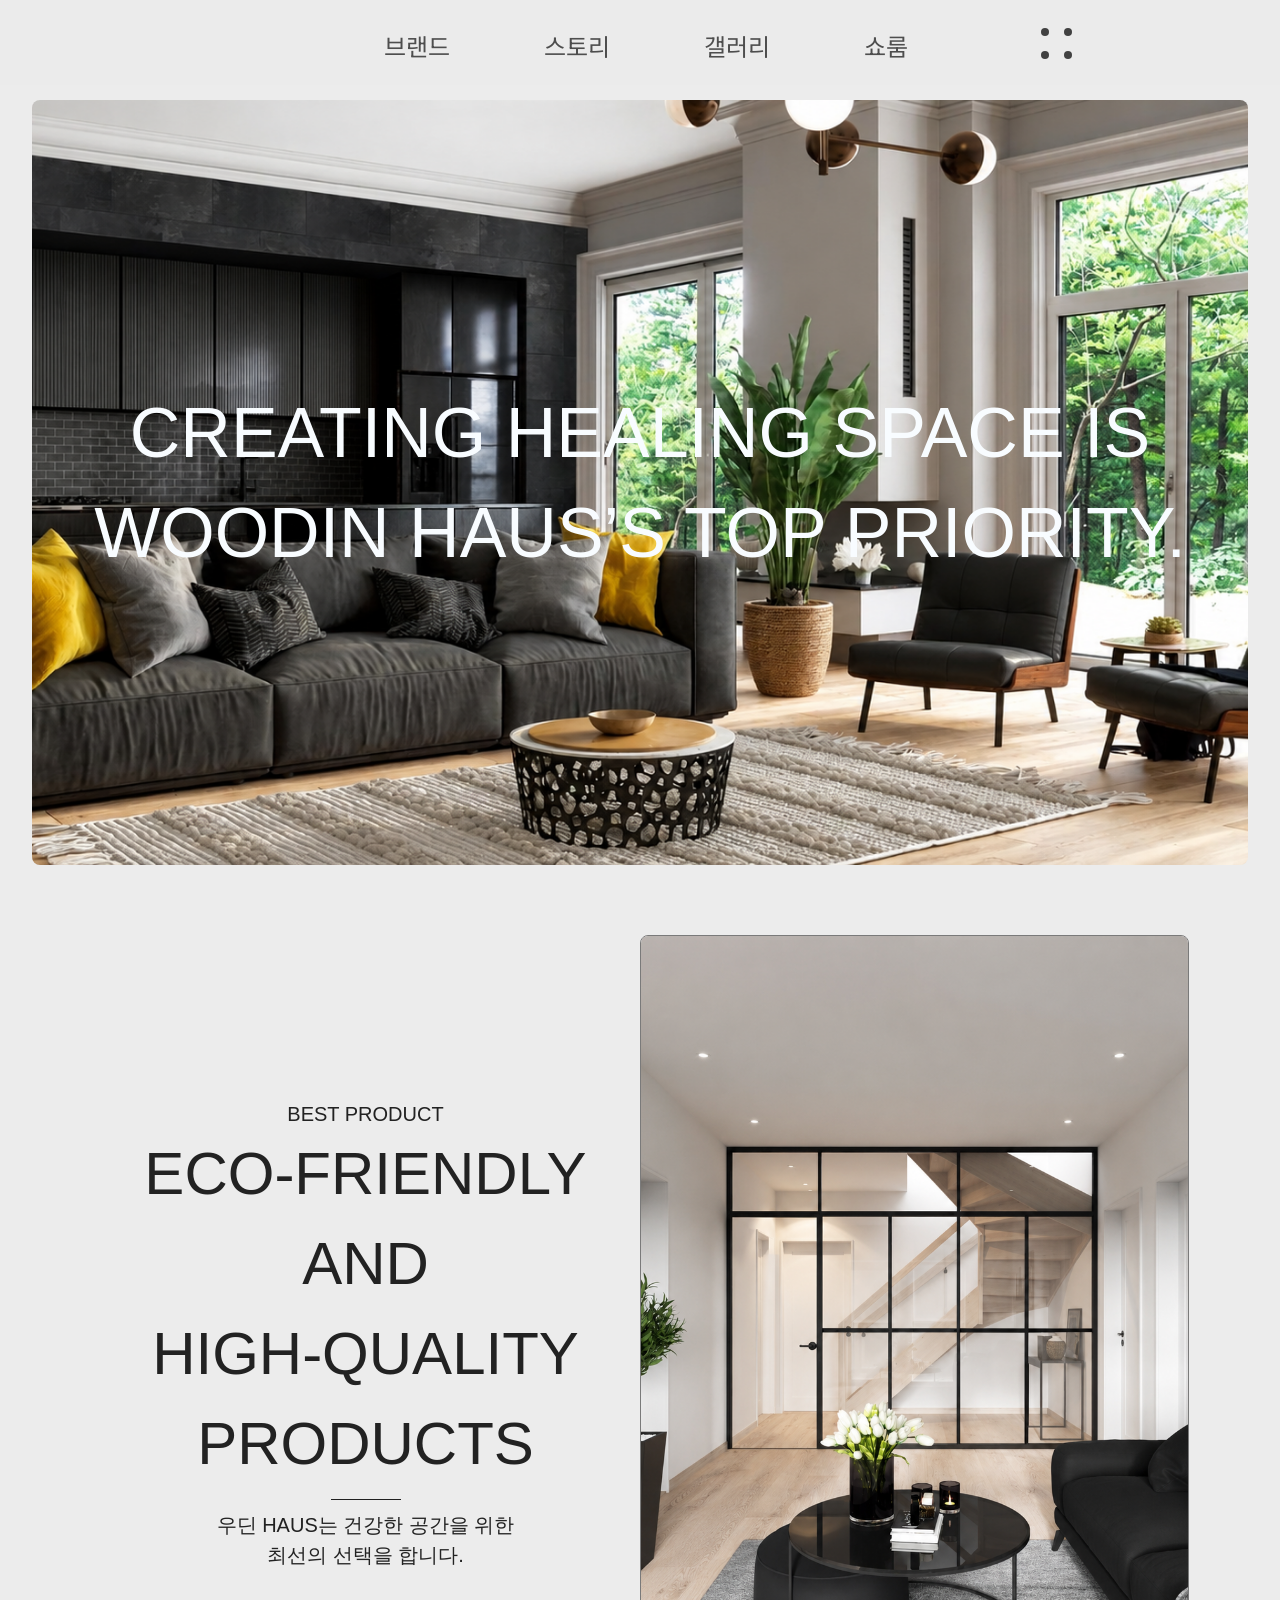
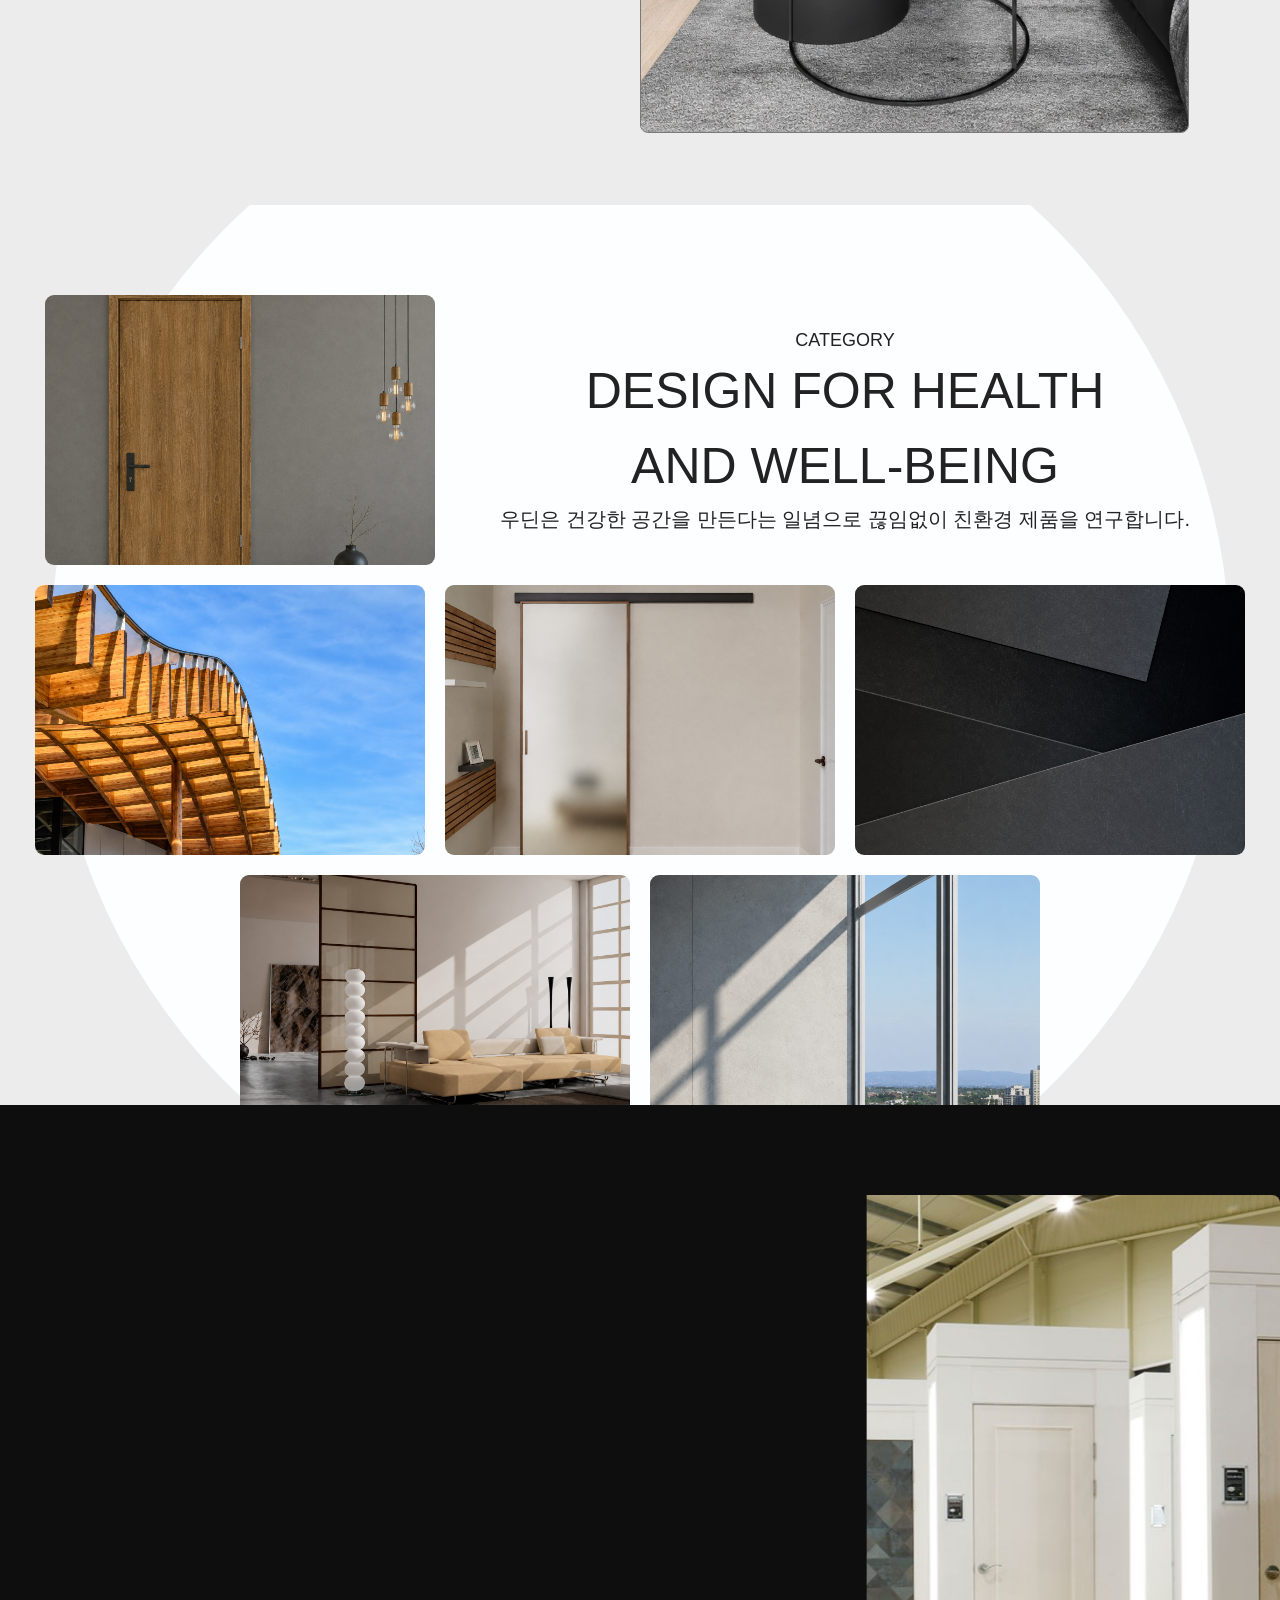
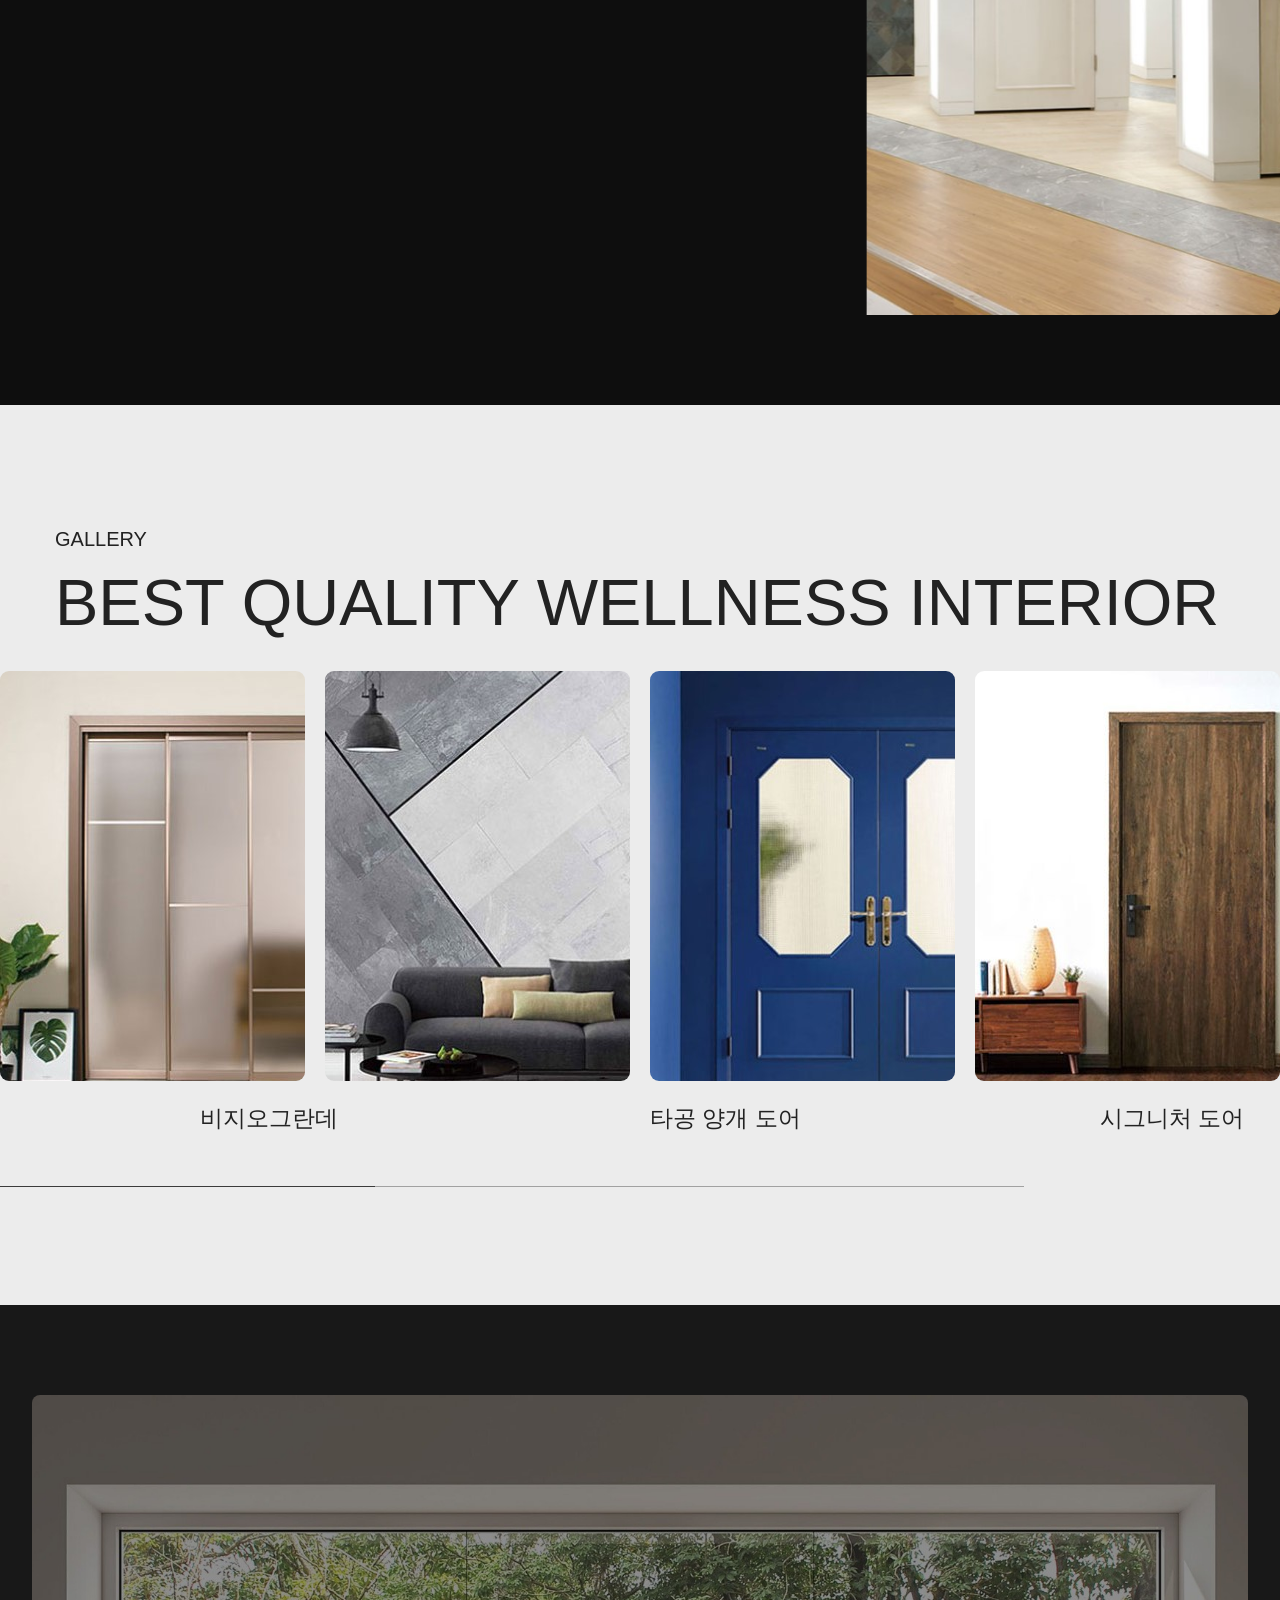
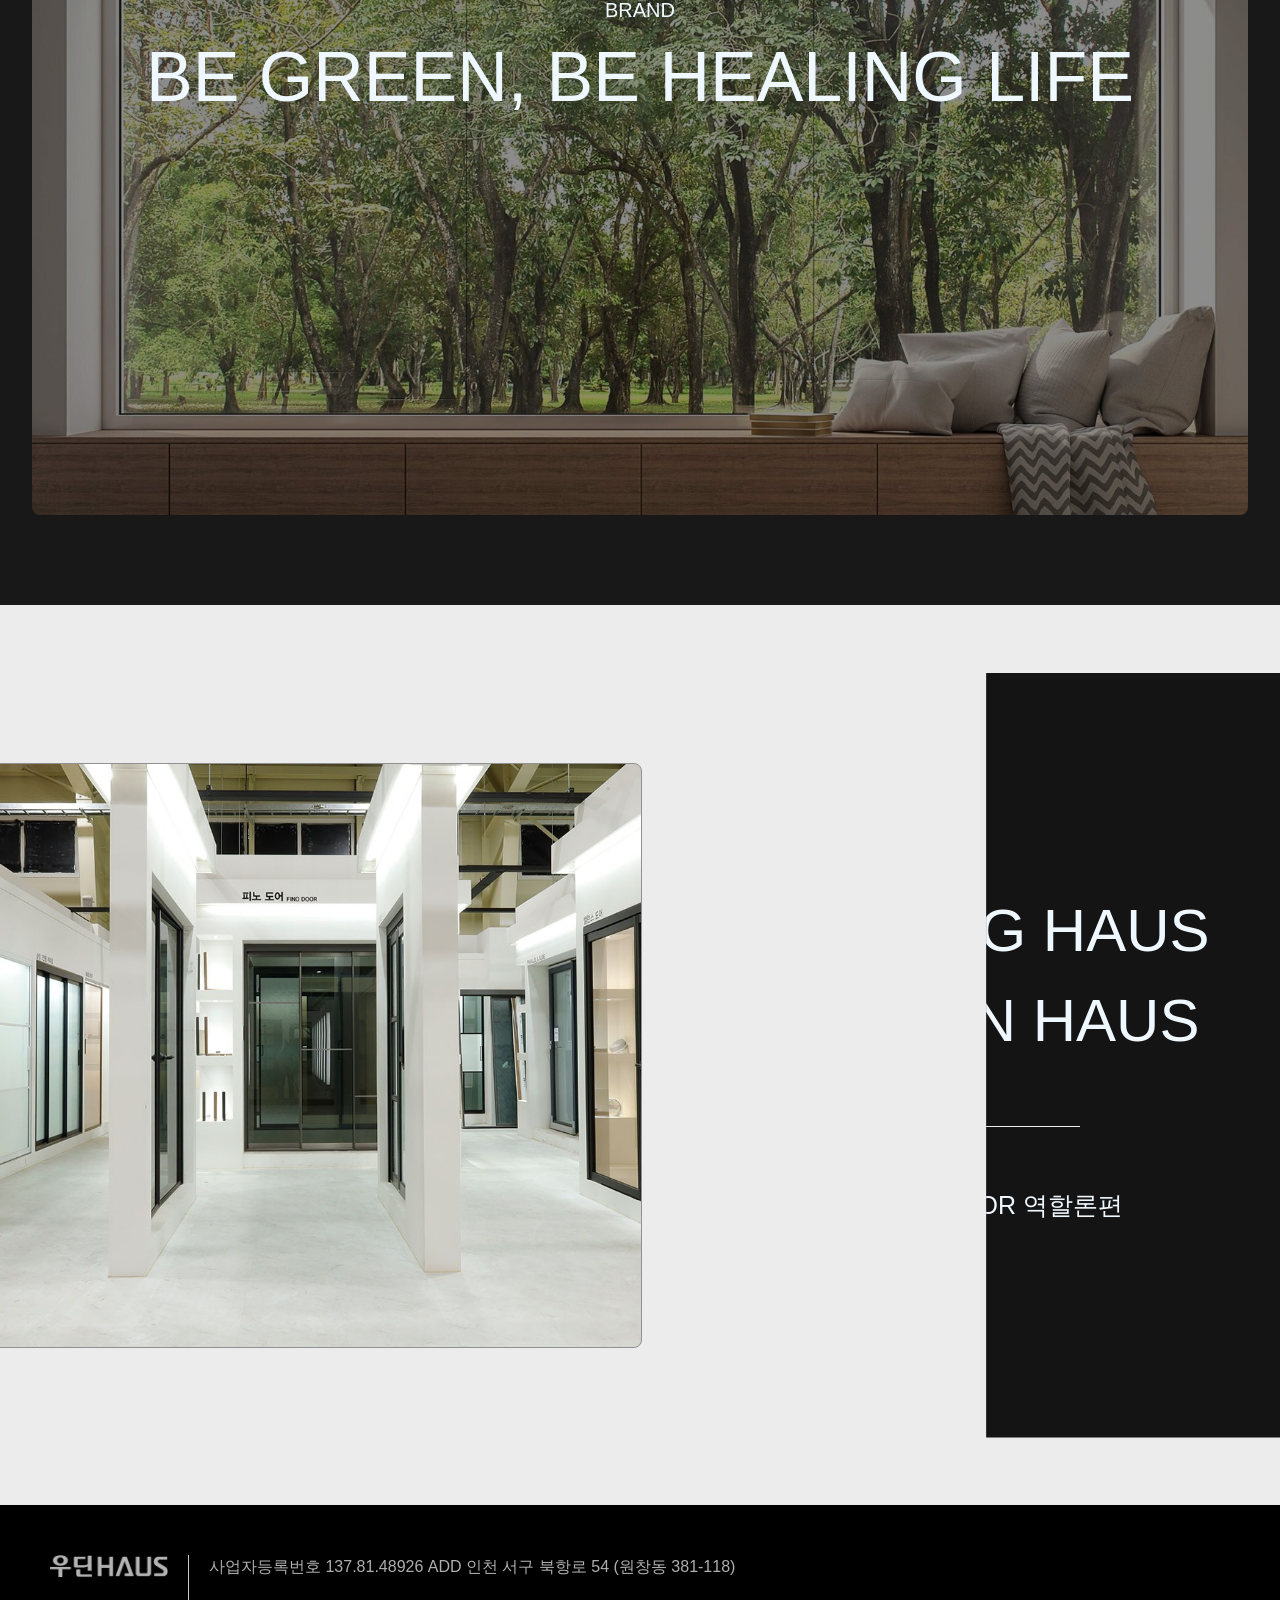
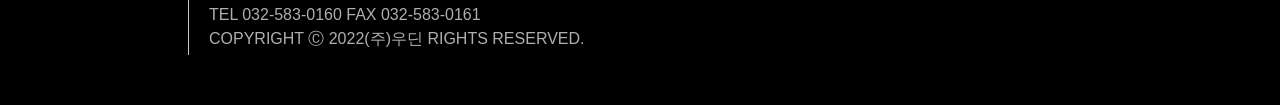
==== commit 61a878af: "아" ====
--- a/index.html
+++ b/index.html
@@ -14,7 +14,7 @@
     
     <header>
     <nav class="nav">
-    <a href="./index.html"><div class="logo" href="../index.html"></div></a>
+    <a href="./index.html"><div class="logo" href="./index.html"></div></a>
     <!-- 여기부터  -->
     <ul class="gnb">
         <!-- 브랜드의 구역 -->
--- a/css/main.css
+++ b/css/main.css
@@ -34,7 +34,7 @@
   margin-right: 100px;
     width: 150px;
     height: 85px;
-    background-image: url(./img/img_16_logo.png);
+    background-image: url(../img/img_16_logo.png);
     background-position: center;
    background-repeat: no-repeat;
    background-size: contain;
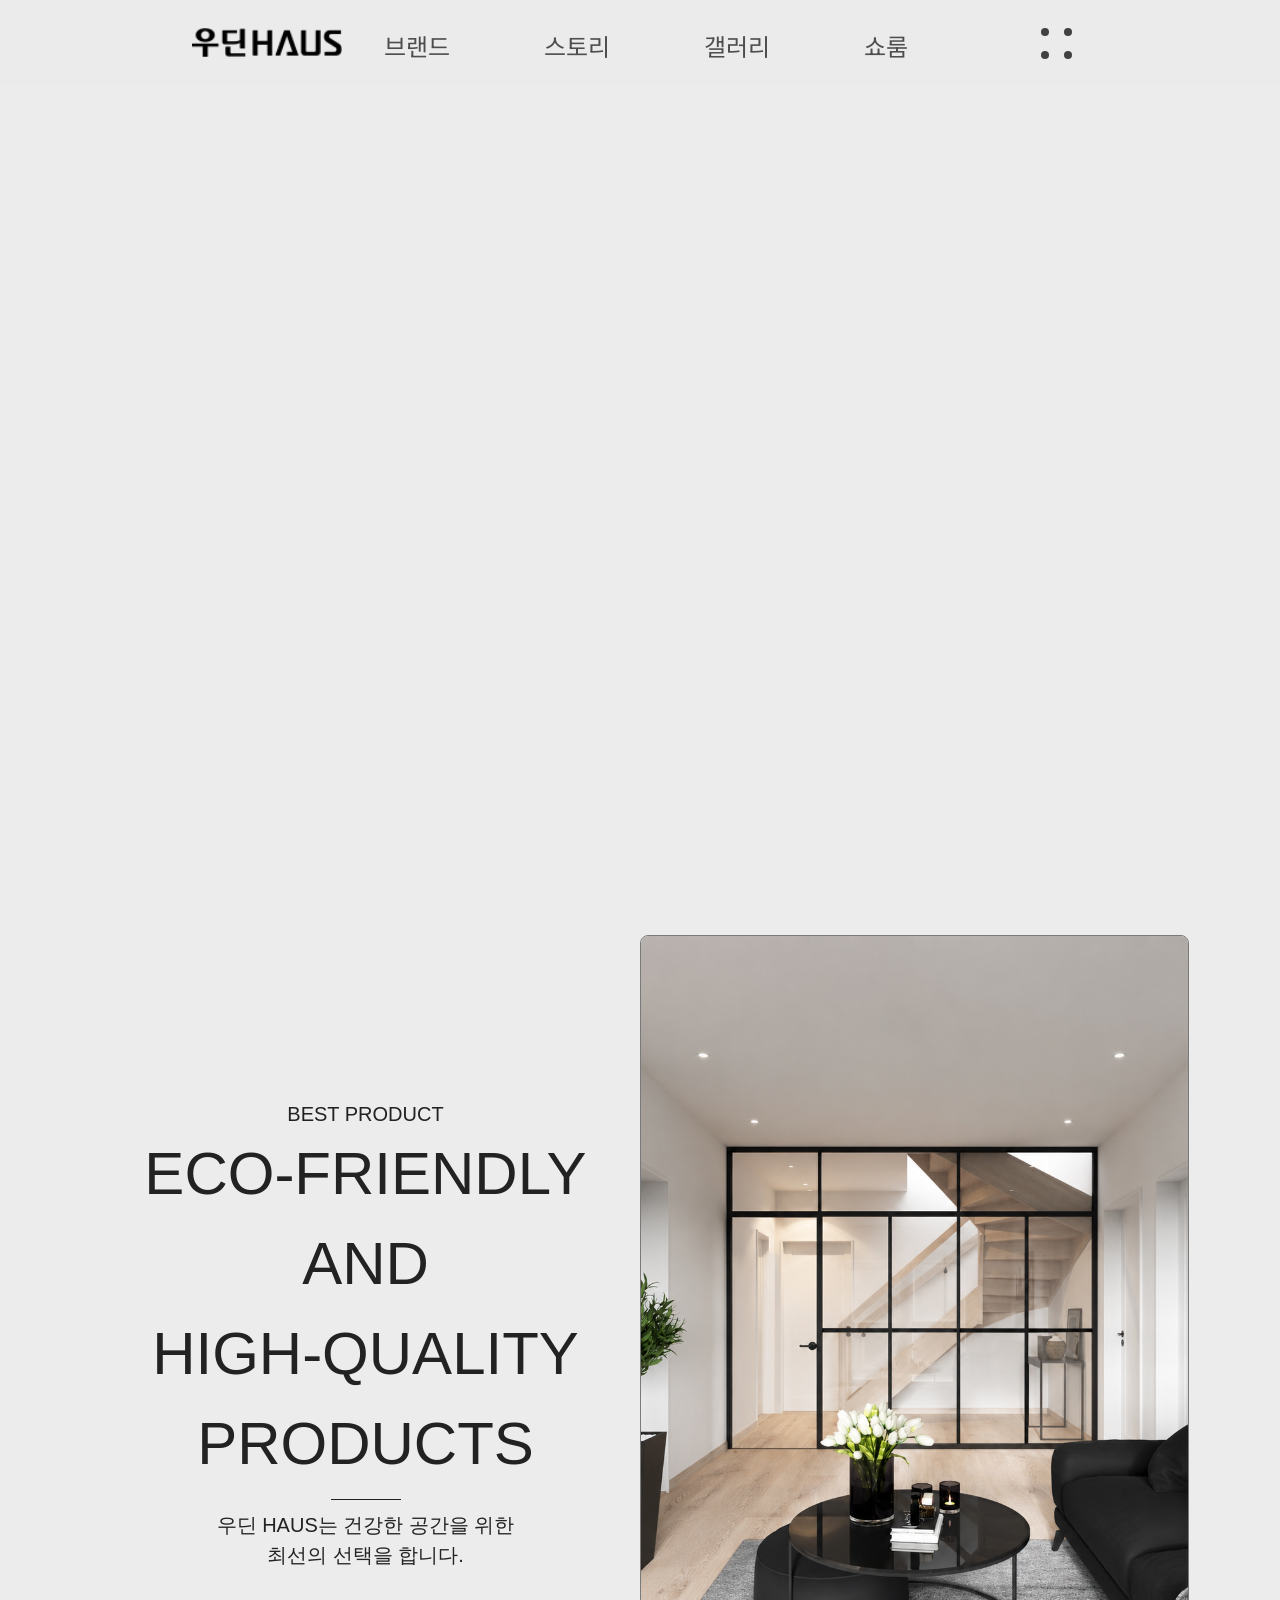
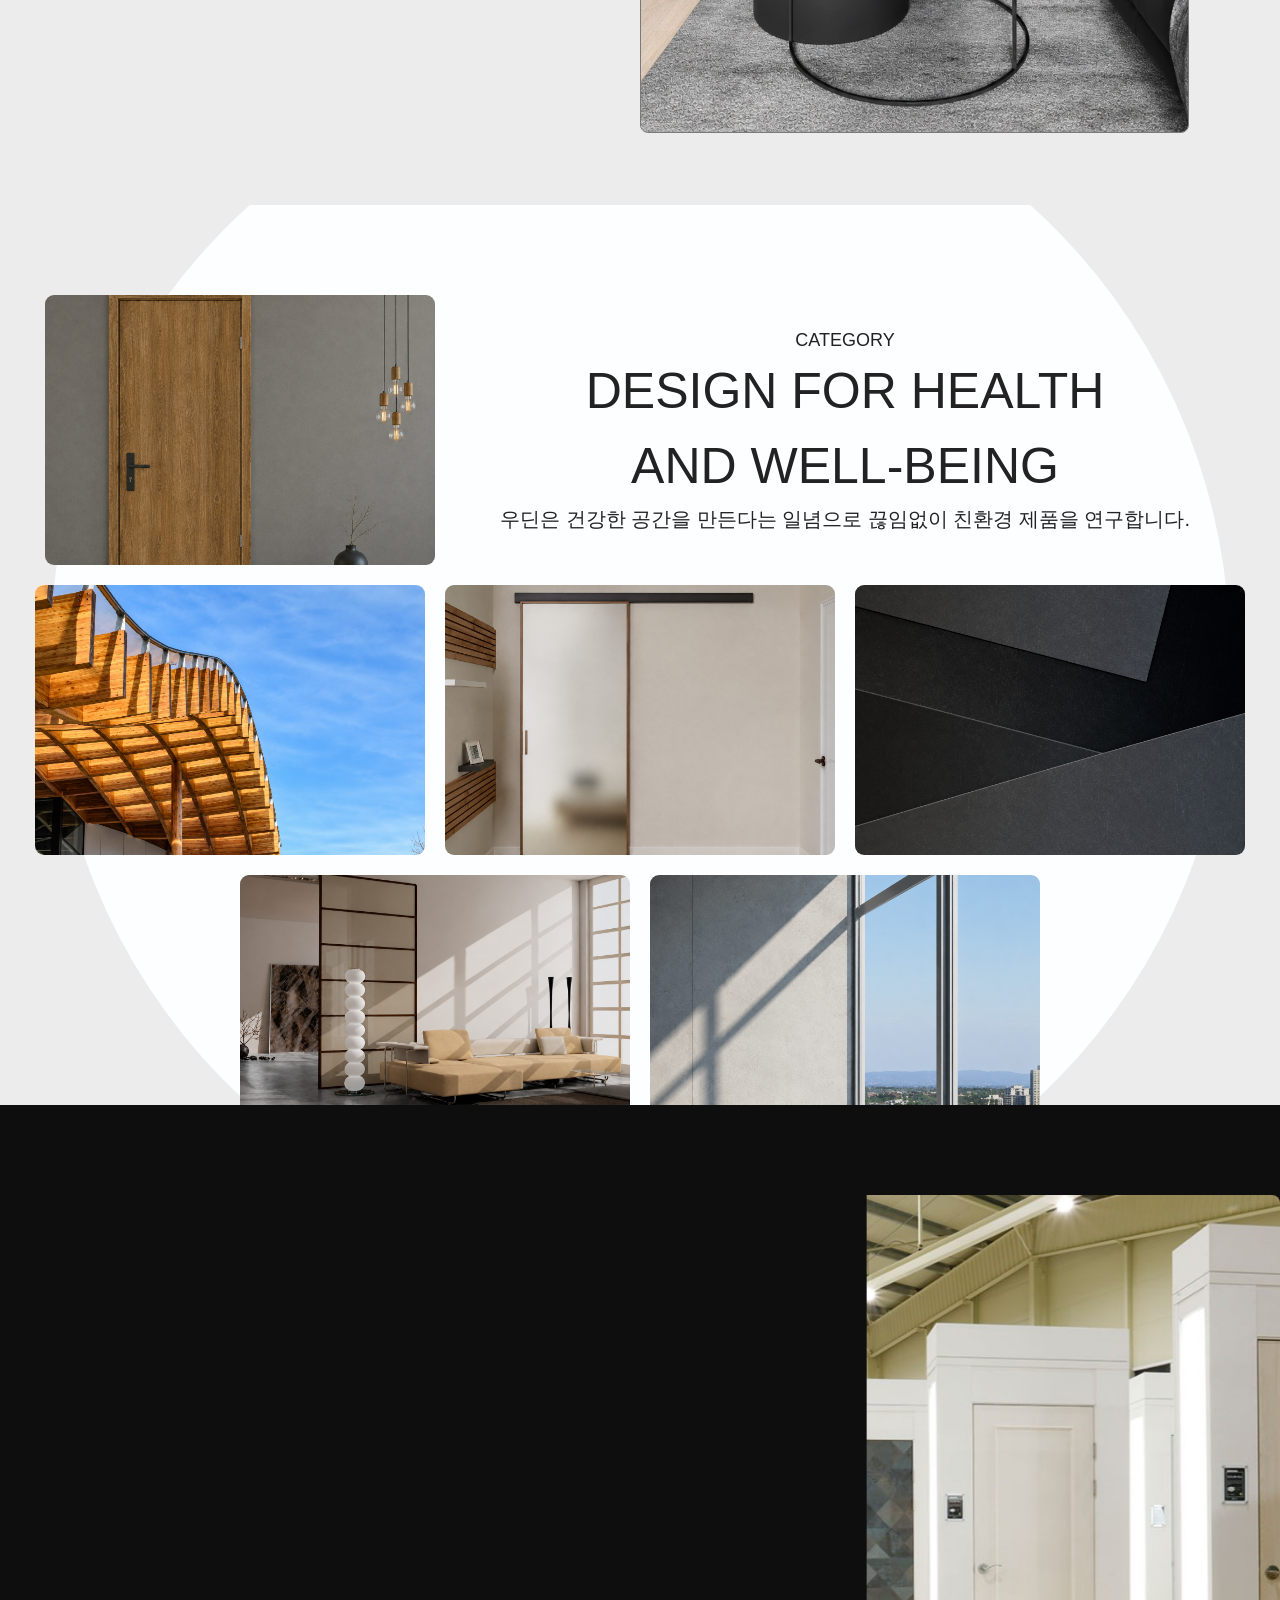
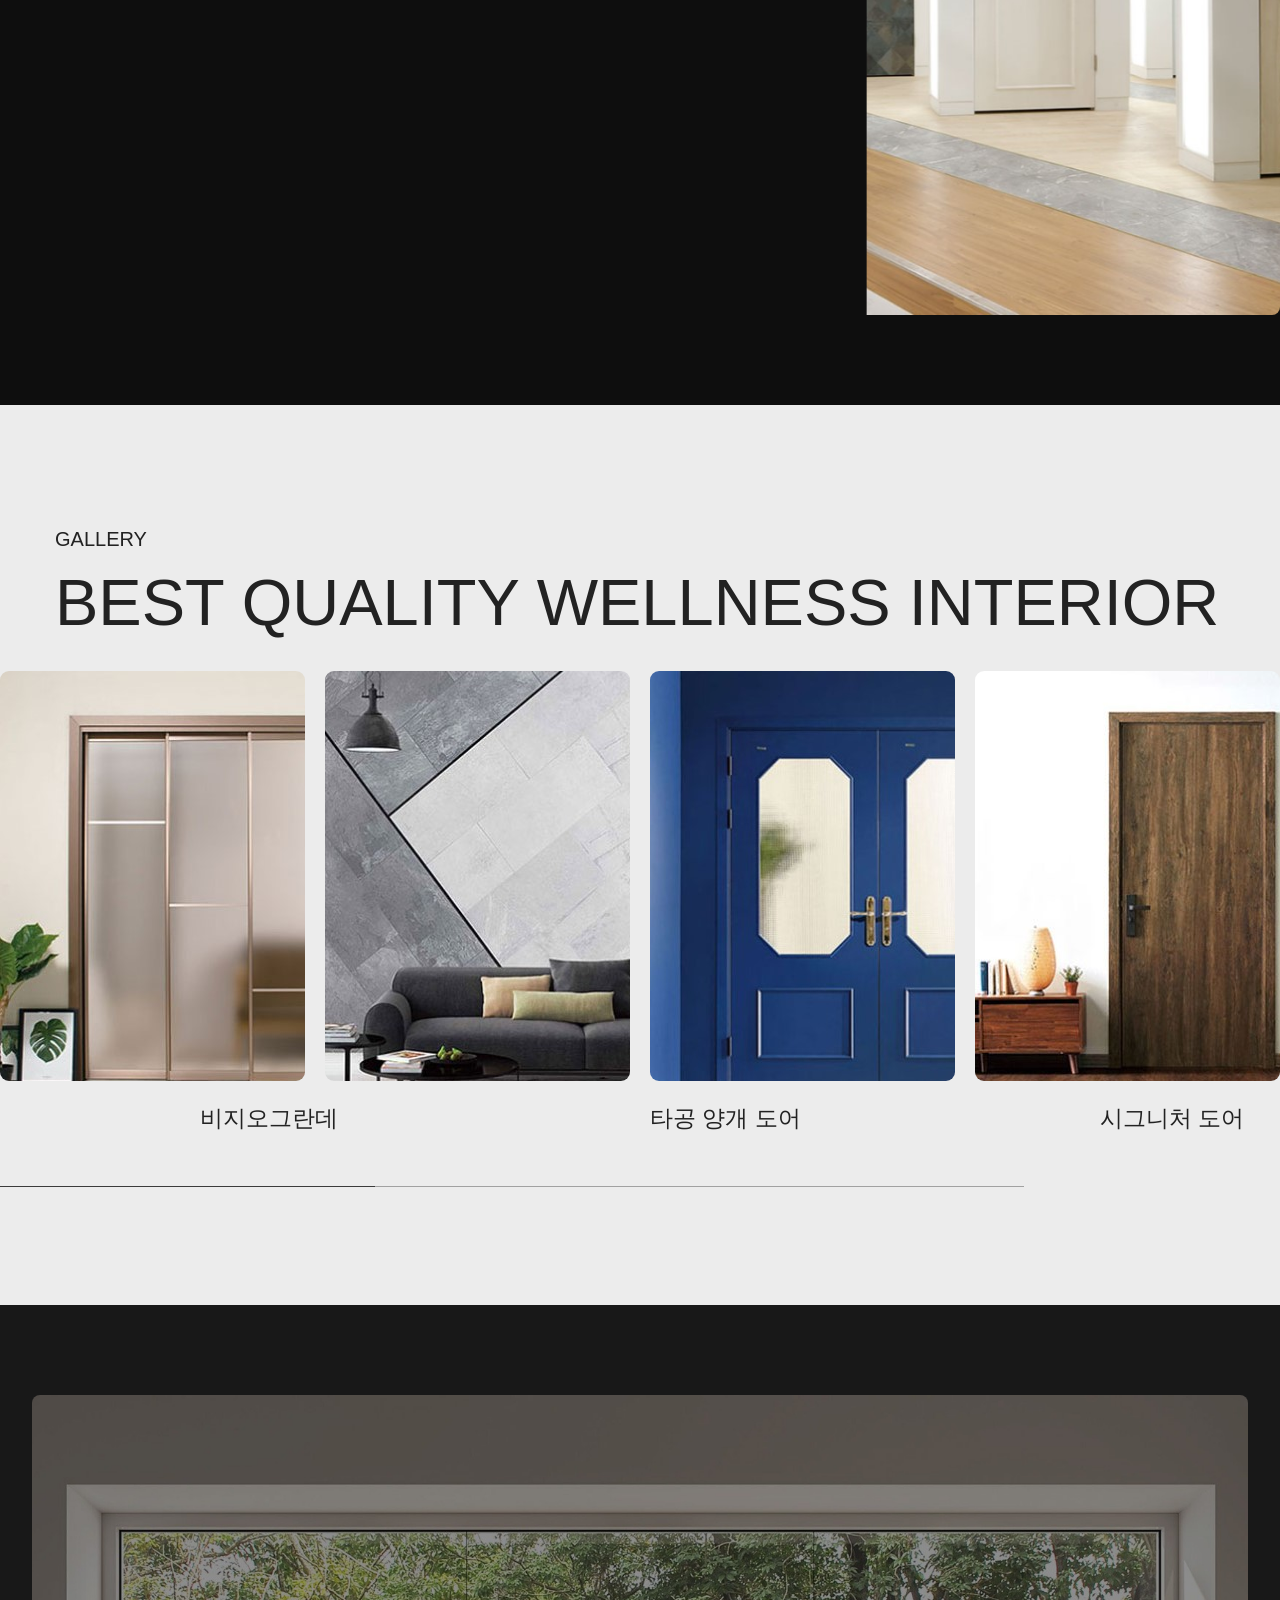
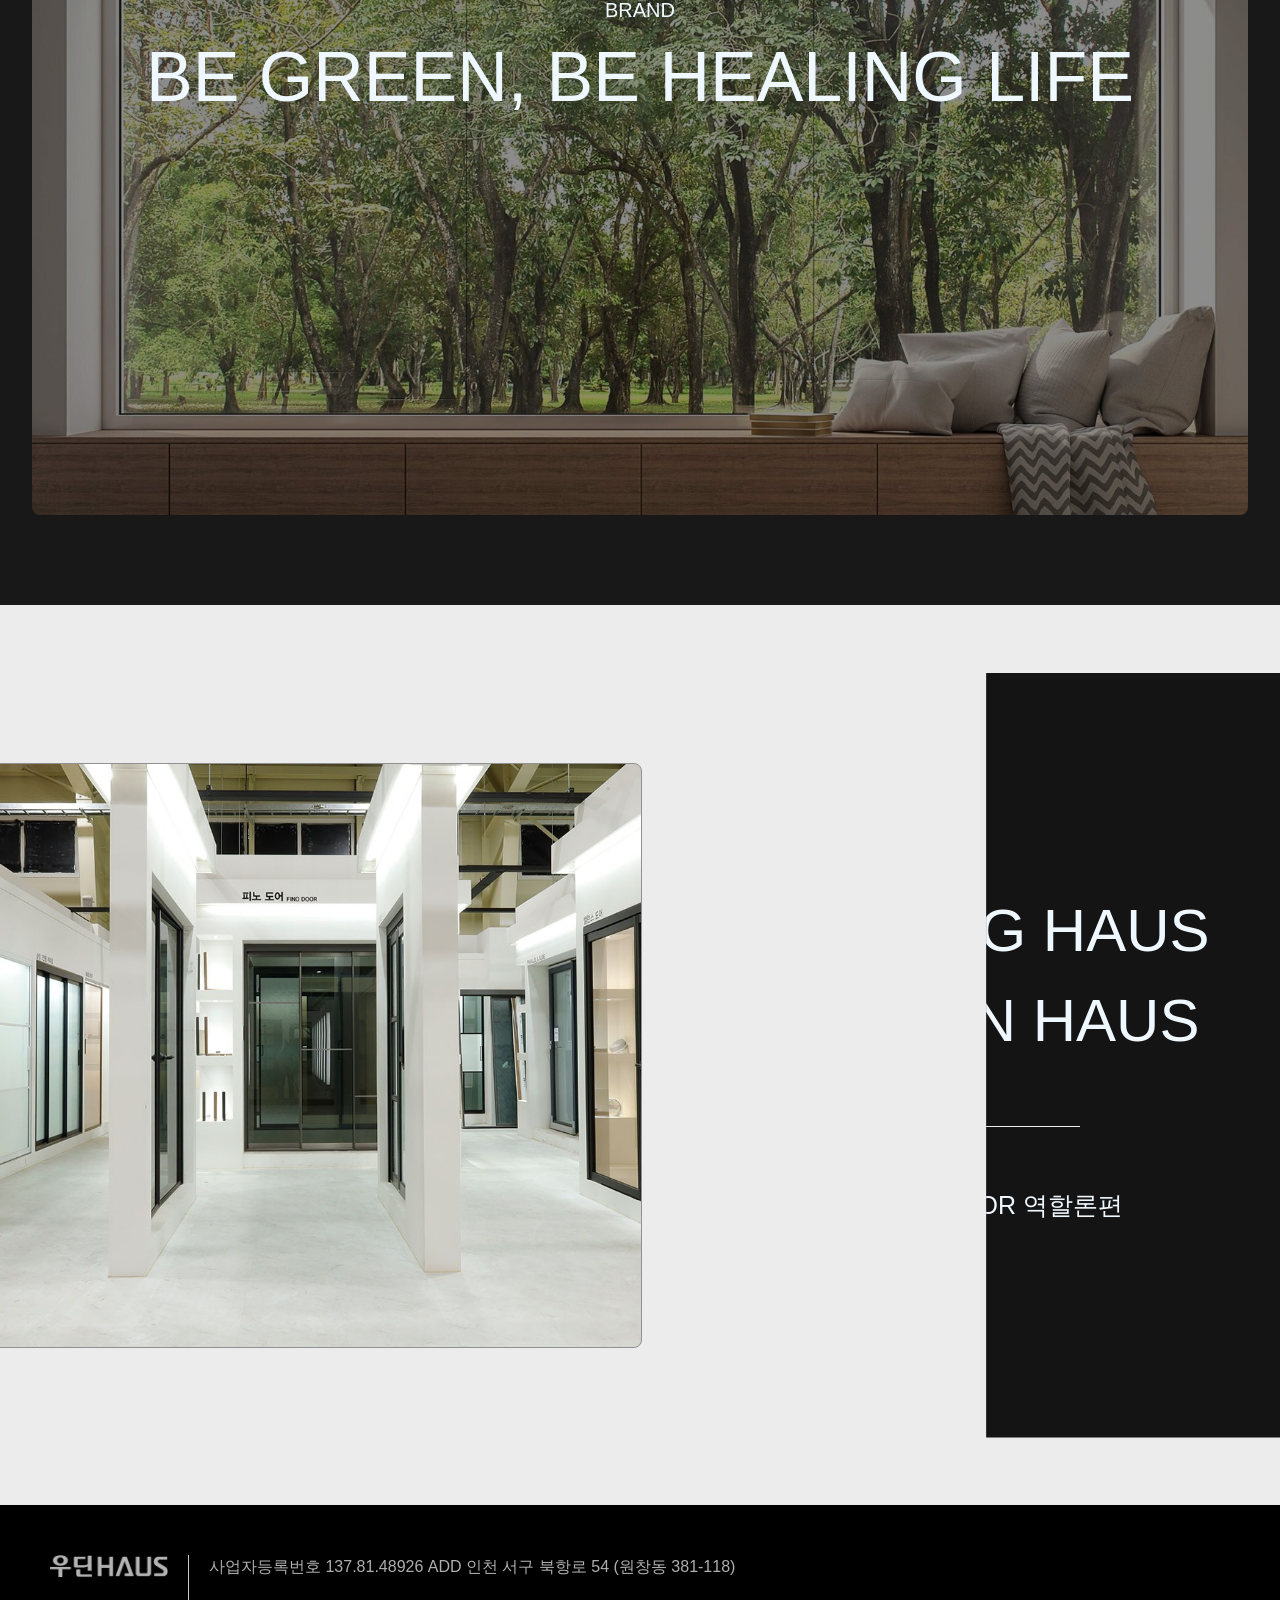
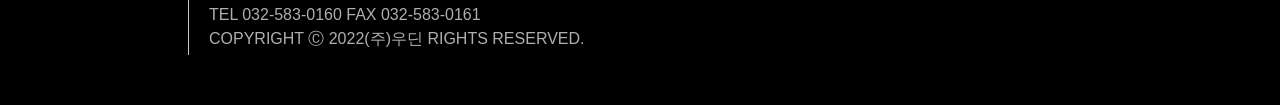
==== commit b6ffec82: "젭알" ====
--- a/index.html
+++ b/index.html
@@ -14,7 +14,7 @@
     
     <header>
     <nav class="nav">
-    <a href="./index.html"><div class="logo" href="./index.html"></div></a>
+    <a href="./index.html"><div class="logo" href="../index.html"></div></a>
     <!-- 여기부터  -->
     <ul class="gnb">
         <!-- 브랜드의 구역 -->
--- a/css/main.css
+++ b/css/main.css
@@ -34,7 +34,7 @@
   margin-right: 100px;
     width: 150px;
     height: 85px;
-    background-image: url(../img/img_16_logo.png);
+    background-image: url(../img/imgi_16_logo.png);
     background-position: center;
    background-repeat: no-repeat;
    background-size: contain;
